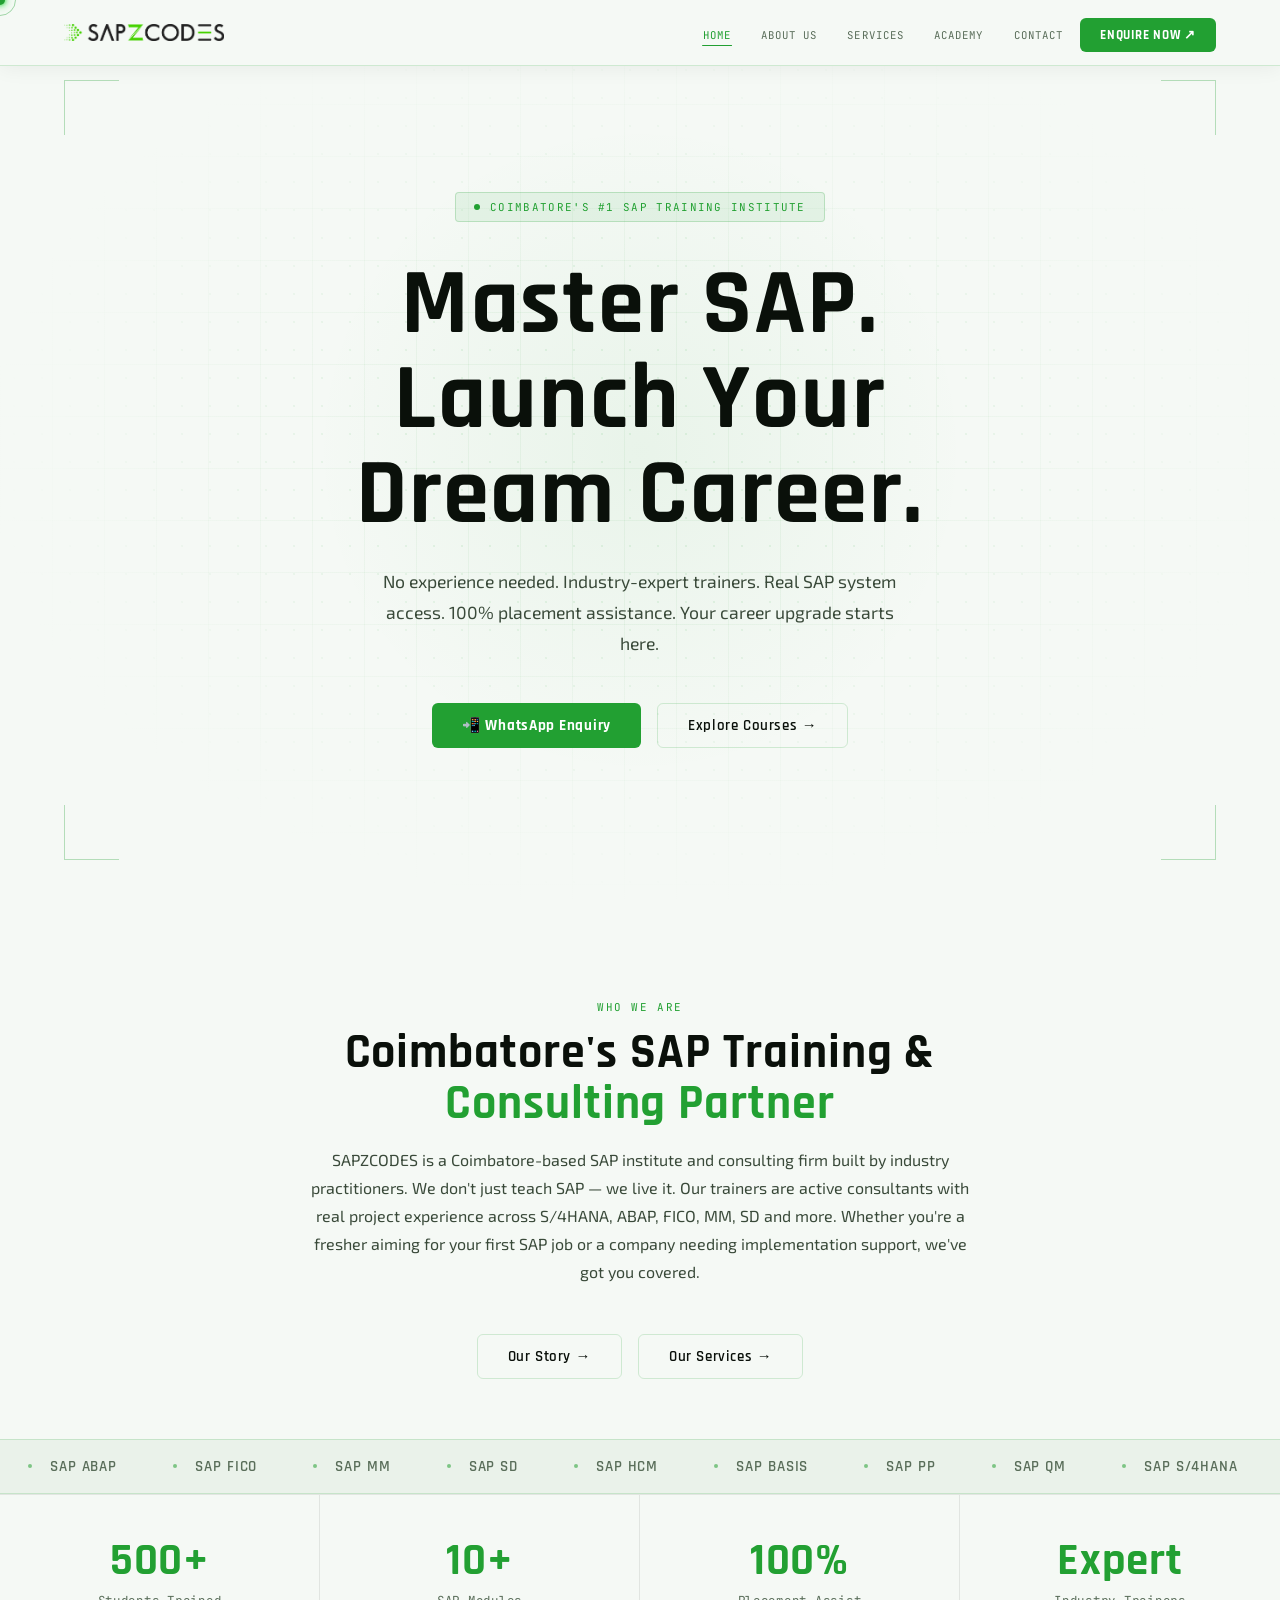
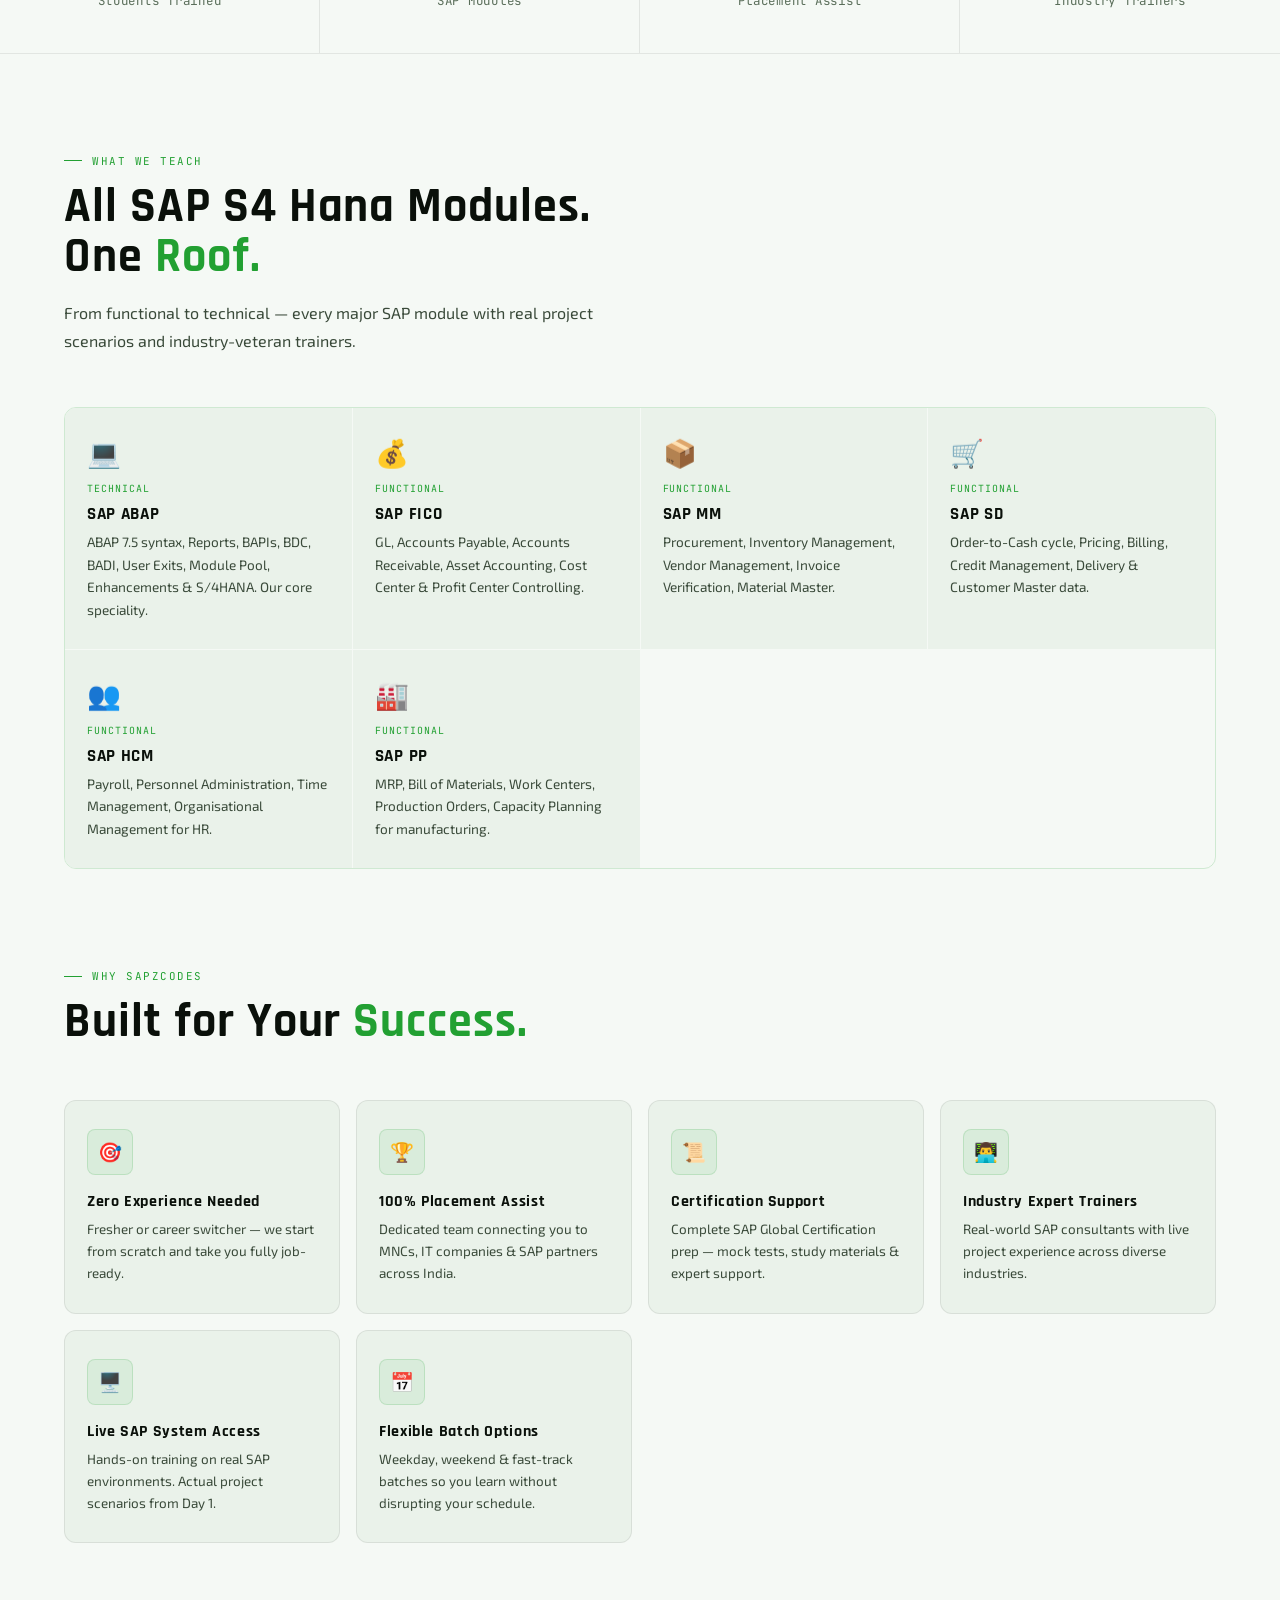
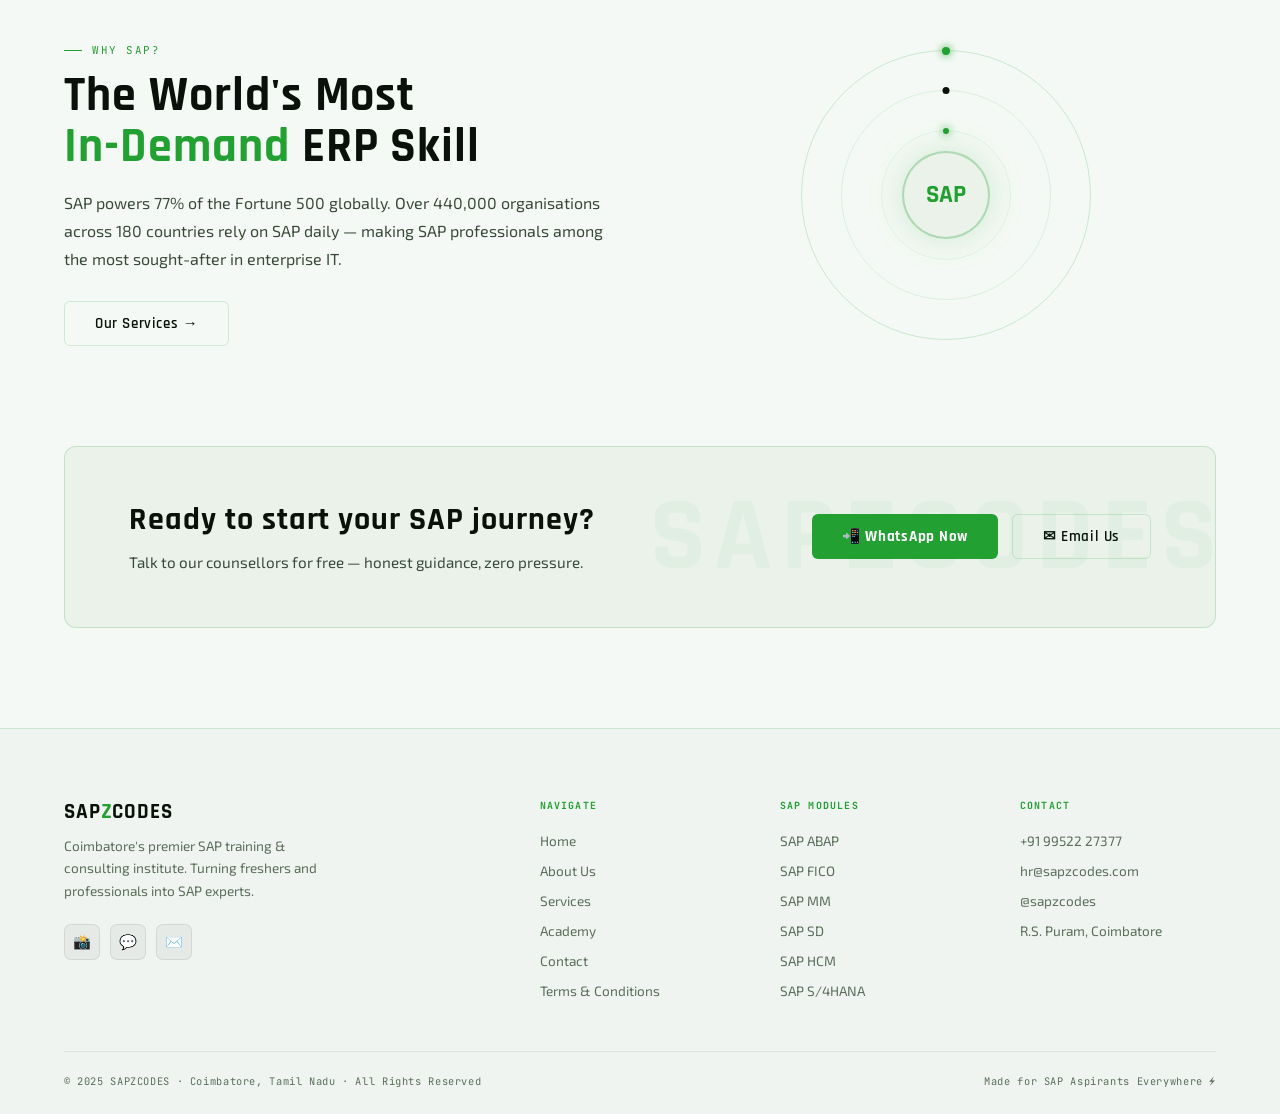
==== index.html @ f9296cc2 "Update index.html" ====
<!DOCTYPE html>
<html lang="en">
<head>
<meta charset="UTF-8">
<meta name="viewport" content="width=device-width, initial-scale=1.0">
<title>SAPZCODES – SAP Training & Consulting | Coimbatore</title>
<meta name="description" content="Coimbatore's leading SAP training institute and consulting firm. SAP ABAP, FICO, MM, SD, HCM, BASIS, S/4HANA — 100% placement assistance."/>
<link rel="icon" href="favicon.png" type="image/png">
<link rel="preconnect" href="https://fonts.googleapis.com">
<link rel="preconnect" href="https://fonts.gstatic.com" crossorigin>
<link href="https://fonts.googleapis.com/css2?family=Rajdhani:wght@400;500;600;700&family=Exo+2:opsz,wght@14..32,300;14..32,400;14..32,500;14..32,600;14..32,700;14..32,800&family=JetBrains+Mono:wght@300;400;500&display=swap" rel="stylesheet">
<link rel="stylesheet" href="style.css">
</head>
<body>

<div id="cur"></div>
<div id="ring"></div>

<!-- NAV -->
<nav id="nv">
  <a class="logo" href="index">
    <img src="logoforblack.png" alt="SAPZCODES">
  </a>
  <div class="nav-right">
    <ul class="nl">
      <li><a href="index">Home</a></li>
      <li><a href="about">About Us</a></li>
      <li><a href="services">Services</a></li>
      <li><a href="academy">Academy</a></li>
      <li><a href="contact">Contact</a></li>
      <li><a href="https://wa.me/919952227377" target="_blank" class="cta">Enquire Now ↗</a></li>
    </ul>
    <button class="hb" id="hb" onclick="togM()"><span></span><span></span><span></span></button>
  </div>
</nav>

<!-- MOBILE MENU -->
<div class="mm" id="mob">
  <a href="index">Home</a>
  <a href="about">About Us</a>
  <a href="services">Services</a>
  <a href="academy">Academy</a>
  <a href="contact">Contact</a>
  <a href="https://wa.me/919952227377" target="_blank">📲 WhatsApp Us</a>
</div>

<!-- HERO -->
<section class="hero">
  <div class="hgrid"></div>
  <div class="dots"></div>
  <div class="hrad"></div>
  <div class="corner tl"></div><div class="corner tr"></div>
  <div class="corner bl_"></div><div class="corner br_"></div>
  <div class="hc">
    <div class="chip"><span class="cdot"></span>Coimbatore's #1 SAP Training Institute</div>
    <h1 class="ht">Master SAP.<br><span class="g">Launch</span> Your<br><span class="sk">Dream Career.</span></h1>
    <p class="hsub">No experience needed. Industry-expert trainers. Real SAP system access. 100% placement assistance. Your career upgrade starts here.</p>
    <div class="hbtns">
      <a href="https://wa.me/919952227377" target="_blank" class="bg">📲 WhatsApp Enquiry</a>
      <a href="academy" class="bo">Explore Courses →</a>
    </div>
  </div>
</section>

<!-- INTRO SECTION -->
<section class="sec" style="text-align:center;padding-bottom:0">
  <div class="tag c fu">Who We Are</div>
  <h2 class="h1 fu" style="text-align:center">Coimbatore's SAP Training &<br><span class="g">Consulting Partner</span></h2>
  <p class="sub fu" style="margin:0 auto 48px;text-align:center;max-width:680px">
    SAPZCODES is a Coimbatore-based SAP institute and consulting firm built by industry practitioners.
    We don't just teach SAP — we live it. Our trainers are active consultants with real project experience
    across S/4HANA, ABAP, FICO, MM, SD and more. Whether you're a fresher aiming for your first SAP job
    or a company needing implementation support, we've got you covered.
  </p>
  <div style="display:flex;gap:16px;justify-content:center;flex-wrap:wrap" class="fu">
    <a href="about" class="bo">Our Story →</a>
    <a href="services" class="bo">Our Services →</a>
  </div>
</section>

<!-- MARQUEE -->
<div class="mq-wrap" style="margin-top:60px">
  <div class="mq-tr">
    <span class="mq-i"><span class="md"></span>SAP ABAP</span>
    <span class="mq-i"><span class="md"></span>SAP FICO</span>
    <span class="mq-i"><span class="md"></span>SAP MM</span>
    <span class="mq-i"><span class="md"></span>SAP SD</span>
    <span class="mq-i"><span class="md"></span>SAP HCM</span>
    <span class="mq-i"><span class="md"></span>SAP BASIS</span>
    <span class="mq-i"><span class="md"></span>SAP PP</span>
    <span class="mq-i"><span class="md"></span>SAP QM</span>
    <span class="mq-i"><span class="md"></span>SAP S/4HANA</span>
    <span class="mq-i"><span class="md"></span>100% Placement</span>
    <span class="mq-i"><span class="md"></span>Certification Support</span>
    <span class="mq-i"><span class="md"></span>SAP ABAP</span>
    <span class="mq-i"><span class="md"></span>SAP FICO</span>
    <span class="mq-i"><span class="md"></span>SAP MM</span>
    <span class="mq-i"><span class="md"></span>SAP SD</span>
    <span class="mq-i"><span class="md"></span>SAP HCM</span>
    <span class="mq-i"><span class="md"></span>SAP BASIS</span>
    <span class="mq-i"><span class="md"></span>SAP PP</span>
    <span class="mq-i"><span class="md"></span>SAP QM</span>
    <span class="mq-i"><span class="md"></span>SAP S/4HANA</span>
    <span class="mq-i"><span class="md"></span>100% Placement</span>
    <span class="mq-i"><span class="md"></span>Certification Support</span>
  </div>
</div>

<!-- STATS -->
<div class="stats">
  <div class="sb fu"><div class="sn">500+</div><div class="sl">Students Trained</div></div>
  <div class="sb fu"><div class="sn">10+</div><div class="sl">SAP Modules</div></div>
  <div class="sb fu"><div class="sn">100%</div><div class="sl">Placement Assist</div></div>
  <div class="sb fu"><div class="sn">Expert</div><div class="sl">Industry Trainers</div></div>
</div>

<!-- MODULES -->
<section class="sec fu">
  <div class="tag">What We Teach</div>
  <h2 class="h1">All SAP S4 Hana Modules.<br>One <span class="g">Roof.</span></h2>
  <p class="sub">From functional to technical — every major SAP module with real project scenarios and industry-veteran trainers.</p>
  <div class="mg">
    <div class="mc fu"><div class="mi">💻</div><div class="mt_">Technical</div><div class="mn">SAP ABAP</div><div class="md2">ABAP 7.5 syntax, Reports, BAPIs, BDC, BADI, User Exits, Module Pool, Enhancements & S/4HANA. Our core speciality.</div></div>
    <div class="mc fu"><div class="mi">💰</div><div class="mt_">Functional</div><div class="mn">SAP FICO</div><div class="md2">GL, Accounts Payable, Accounts Receivable, Asset Accounting, Cost Center & Profit Center Controlling.</div></div>
    <div class="mc fu"><div class="mi">📦</div><div class="mt_">Functional</div><div class="mn">SAP MM</div><div class="md2">Procurement, Inventory Management, Vendor Management, Invoice Verification, Material Master.</div></div>
    <div class="mc fu"><div class="mi">🛒</div><div class="mt_">Functional</div><div class="mn">SAP SD</div><div class="md2">Order-to-Cash cycle, Pricing, Billing, Credit Management, Delivery & Customer Master data.</div></div>
    <div class="mc fu"><div class="mi">👥</div><div class="mt_">Functional</div><div class="mn">SAP HCM</div><div class="md2">Payroll, Personnel Administration, Time Management, Organisational Management for HR.</div></div>
    <div class="mc fu"><div class="mi">🏭</div><div class="mt_">Functional</div><div class="mn">SAP PP</div><div class="md2">MRP, Bill of Materials, Work Centers, Production Orders, Capacity Planning for manufacturing.</div></div>
  </div>
</section>

<!-- WHY US -->
<section class="sec t0">
  <div class="tag">Why SAPZCODES</div>
  <h2 class="h1">Built for Your <span class="g">Success.</span></h2>
  <div class="fg">
    <div class="fc_ fu"><div class="fi">🎯</div><div class="ft_">Zero Experience Needed</div><div class="fd">Fresher or career switcher — we start from scratch and take you fully job-ready.</div></div>
    <div class="fc_ fu"><div class="fi">🏆</div><div class="ft_">100% Placement Assist</div><div class="fd">Dedicated team connecting you to MNCs, IT companies & SAP partners across India.</div></div>
    <div class="fc_ fu"><div class="fi">📜</div><div class="ft_">Certification Support</div><div class="fd">Complete SAP Global Certification prep — mock tests, study materials & expert support.</div></div>
    <div class="fc_ fu"><div class="fi">👨‍💻</div><div class="ft_">Industry Expert Trainers</div><div class="fd">Real-world SAP consultants with live project experience across diverse industries.</div></div>
    <div class="fc_ fu"><div class="fi">🖥️</div><div class="ft_">Live SAP System Access</div><div class="fd">Hands-on training on real SAP environments. Actual project scenarios from Day 1.</div></div>
    <div class="fc_ fu"><div class="fi">📅</div><div class="ft_">Flexible Batch Options</div><div class="fd">Weekday, weekend & fast-track batches so you learn without disrupting your schedule.</div></div>
  </div>
</section>

<!-- WHY SAP -->
<section class="sec t0">
  <div style="display:grid;grid-template-columns:1fr 1fr;gap:72px;align-items:center">
    <div class="fu">
      <div class="tag">Why SAP?</div>
      <h2 class="h1">The World's Most<br><span class="g">In-Demand</span> ERP Skill</h2>
      <p class="sub" style="margin-bottom:28px">SAP powers 77% of the Fortune 500 globally. Over 440,000 organisations across 180 countries rely on SAP daily — making SAP professionals among the most sought-after in enterprise IT.</p>
      <a href="services" class="bo">Our Services →</a>
    </div>
    <div class="orbit-wrap fu">
      <div class="orb">
        <div class="or_"><div class="od"></div></div>
        <div class="or_"><div class="od"></div></div>
        <div class="or_"><div class="od"></div></div>
        <div class="oc">SAP</div>
      </div>
    </div>
  </div>
</section>

<!-- CTA -->
<div class="cta-b fu">
  <div>
    <div class="ct">Ready to start your SAP journey?</div>
    <p class="cs">Talk to our counsellors for free — honest guidance, zero pressure.</p>
  </div>
  <div class="cbs">
    <a href="https://wa.me/919952227377" target="_blank" class="bg">📲 WhatsApp Now</a>
    <a href="mailto:hr@sapzcodes.com" class="bo">✉ Email Us</a>
  </div>
</div>

<!-- FOOTER -->
<footer>
  <div class="ft">
    <div>
      <div class="fbl">SAP<span class="z">Z</span>CODES</div>
      <p class="ftag">Coimbatore's premier SAP training & consulting institute. Turning freshers and professionals into SAP experts.</p>
      <div class="sr_">
        <a href="https://instagram.com/sapzcodes" target="_blank" class="sb_">📸</a>
        <a href="https://wa.me/919952227377" target="_blank" class="sb_">💬</a>
        <a href="mailto:hr@sapzcodes.com" class="sb_">✉️</a>
      </div>
    </div>
    <div class="fco"><h4>Navigate</h4><ul>
      <li><a href="index">Home</a></li>
      <li><a href="about">About Us</a></li>
      <li><a href="services">Services</a></li>
      <li><a href="academy">Academy</a></li>
      <li><a href="contact">Contact</a></li>
      <li><a href="terms">Terms &amp; Conditions</a></li>
    </ul></div>
    <div class="fco"><h4>SAP Modules</h4><ul>
      <li><a href="academy">SAP ABAP</a></li>
      <li><a href="academy">SAP FICO</a></li>
      <li><a href="academy">SAP MM</a></li>
      <li><a href="academy">SAP SD</a></li>
      <li><a href="academy">SAP HCM</a></li>
      <li><a href="academy">SAP S/4HANA</a></li>
    </ul></div>
    <div class="fco"><h4>Contact</h4><ul>
      <li><a href="tel:+919952227377">+91 99522 27377</a></li>
      <li><a href="mailto:hr@sapzcodes.com">hr@sapzcodes.com</a></li>
      <li><a href="https://instagram.com/sapzcodes" target="_blank">@sapzcodes</a></li>
      <li><a href="contact">R.S. Puram, Coimbatore</a></li>
    </ul></div>
  </div>
  <div class="fb">
    <div class="fc-copy">© 2025 SAPZCODES · Coimbatore, Tamil Nadu · All Rights Reserved</div>
    <div class="fc-copy">Made for SAP Aspirants Everywhere ⚡</div>
  </div>
</footer>

<script src="main.js"></script>
</body>
</html>
---- style.css ----
/* ============================================================
   SAPZCODES — style.css  (light theme only)
   ============================================================ */

*, *::before, *::after { margin:0; padding:0; box-sizing:border-box }

:root {
  --bg:    #f5f9f5;
  --s1:    #eaf2ea;
  --s2:    #ddeedd;
  --black: #f0f4f0;
  --g:     #22a032;
  --glt:   #3ddc50;
  --text:  #0a100a;
  --gr:    #3a4a3a;
  --mu:    #5a6e5a;
  --bd:    rgba(34,160,50,.18);
  --bd2:   rgba(0,0,0,.08);
  --r:     12px;
  --glow:  0 0 36px rgba(34,160,50,.18);
  --glow-s:0 0 18px rgba(34,160,50,.12);
  --fh:    'Rajdhani', sans-serif;
  --fb:    'Exo 2', sans-serif;
  --fm:    'JetBrains Mono', monospace;
  --nav-bg:rgba(245,249,245,.88);
  --shadow:0 2px 20px rgba(0,0,0,.06);
}

html { scroll-behavior:smooth; overflow-x:hidden }

body {
  background:var(--bg);
  color:var(--text);
  font-family:var(--fb);
  overflow-x:hidden;
  cursor:none;
}

/* ── CURSOR ── */
#cur {
  width:10px; height:10px;
  background:var(--g);
  border-radius:50%;
  position:fixed; top:0; left:0;
  pointer-events:none; z-index:99999;
  transform:translate(-50%,-50%);
  box-shadow:0 0 10px var(--glt),0 0 4px var(--glt);
  transition:width .15s,height .15s;
}
#ring {
  width:32px; height:32px;
  border:1.5px solid rgba(34,160,50,.4);
  border-radius:50%;
  position:fixed; top:0; left:0;
  pointer-events:none; z-index:99998;
  transform:translate(-50%,-50%);
}
body.hov #cur { width:18px; height:18px }

/* ── DOT MATRIX ── */
.dots {
  position:absolute; inset:0;
  overflow:hidden; pointer-events:none; z-index:0;
}
.dots::before {
  content:'';
  position:absolute; inset:0;
  background-image:radial-gradient(circle,rgba(34,160,50,.09) 1px,transparent 1px);
  background-size:28px 28px;
  animation:dp 35s linear infinite;
}
.dots::after {
  content:'';
  position:absolute; inset:0;
  background:radial-gradient(ellipse at 50% 50%,transparent 25%,var(--bg) 72%);
}
@keyframes dp { from{background-position:0 0} to{background-position:28px 28px} }

/* ── NAV ── */
nav {
  position:fixed; top:0; left:0; right:0; z-index:9000;
  height:66px; padding:0 5%;
  display:flex; align-items:center; justify-content:space-between;
  background:var(--nav-bg);
  backdrop-filter:blur(18px);
  border-bottom:1px solid var(--bd);
  transition:all .3s;
  box-shadow:var(--shadow);
}
nav.sc { height:56px; background:rgba(245,249,245,.97) }

.logo { display:flex; align-items:center; gap:10px; text-decoration:none; cursor:none }
.logo img { height:36px; width:auto; max-width:160px; object-fit:contain; display:block }
.logo-t { display:none }

.nav-right { display:flex; align-items:center; gap:8px }

.nl { display:flex; align-items:center; gap:4px; list-style:none }
.nl a {
  font-family:var(--fm); font-size:.67rem;
  text-transform:uppercase; letter-spacing:.1em;
  color:var(--mu); text-decoration:none;
  padding:8px 13px; border-radius:6px;
  transition:color .2s; cursor:none; position:relative;
}
.nl a::after {
  content:''; position:absolute;
  bottom:4px; left:50%; transform:translateX(-50%);
  width:0; height:1.5px; background:var(--g);
  border-radius:2px; transition:width .25s;
}
.nl a:hover, .nl a.on { color:var(--g) }
.nl a:hover::after, .nl a.on::after { width:55% }

.nl .cta {
  background:var(--g) !important; color:#fff !important;
  font-family:var(--fh) !important; font-weight:700 !important;
  font-size:.8rem !important; letter-spacing:.06em !important;
  padding:9px 20px !important; border-radius:6px !important;
  transition:all .2s !important;
}
.nl .cta:hover { background:#1a8028 !important; box-shadow:var(--glow-s) !important }
.nl .cta::after { display:none !important }

/* ── HAMBURGER ── */
.hb {
  display:none; flex-direction:column; gap:5px;
  cursor:none; background:none; border:none; padding:8px;
}
.hb span { width:25px; height:1.5px; background:var(--text); border-radius:2px; transition:all .3s }
.hb.op span:nth-child(1) { transform:rotate(45deg) translate(4.5px,4.5px) }
.hb.op span:nth-child(2) { opacity:0 }
.hb.op span:nth-child(3) { transform:rotate(-45deg) translate(4.5px,-4.5px) }

/* ── MOBILE MENU ── */
.mm {
  display:none; position:fixed; inset:0;
  background:rgba(245,249,245,.98);
  z-index:8999;
  flex-direction:column; align-items:center; justify-content:center;
  gap:32px; backdrop-filter:blur(20px);
}
.mm.op { display:flex }
.mm a {
  font-family:var(--fh); font-size:2rem; font-weight:700;
  letter-spacing:.05em; color:var(--text);
  text-decoration:none; cursor:none; transition:color .2s;
}
.mm a:hover { color:var(--g) }

/* ── BUTTONS ── */
.bg {
  display:inline-flex; align-items:center; gap:8px;
  background:var(--g); color:#fff;
  font-family:var(--fh); font-weight:700;
  font-size:.93rem; letter-spacing:.05em;
  padding:12px 30px; border-radius:6px;
  text-decoration:none; cursor:none; border:none;
  transition:all .25s; position:relative; overflow:hidden;
}
.bg::before {
  content:''; position:absolute; inset:0;
  background:rgba(255,255,255,.15);
  transform:translateX(-101%); transition:transform .3s;
}
.bg:hover::before { transform:translateX(0) }
.bg:hover { box-shadow:var(--glow); transform:translateY(-2px) }

.bo {
  display:inline-flex; align-items:center; gap:8px;
  border:1.5px solid var(--bd); color:var(--text);
  font-family:var(--fh); font-weight:600;
  font-size:.93rem; letter-spacing:.04em;
  padding:12px 30px; border-radius:6px;
  text-decoration:none; cursor:none; background:transparent;
  transition:all .25s;
}
.bo:hover { border-color:var(--g); color:var(--g); background:rgba(34,160,50,.05); transform:translateY(-2px) }

/* ── UTILS ── */
.tag {
  font-family:var(--fm); font-size:.68rem;
  text-transform:uppercase; letter-spacing:.14em;
  color:var(--g); margin-bottom:14px;
  display:flex; align-items:center; gap:10px;
}
.tag::before { content:''; width:18px; height:1px; background:var(--g); display:inline-block }
.tag.c { justify-content:center }
.tag.c::before { display:none }

.h1 {
  font-family:var(--fh); font-weight:700;
  font-size:clamp(1.9rem,4vw,3rem);
  line-height:1.06; letter-spacing:.02em;
  color:var(--text); margin-bottom:16px;
}
.h1 .g  { color:var(--g) }
.h1 .sk { -webkit-text-stroke:1.5px var(--g); color:transparent }

.sub { color:var(--gr); font-size:1rem; line-height:1.75; max-width:560px }

.sec { padding:100px 5% }
.sec.t0 { padding-top:0 }

/* ── SCROLL REVEAL ── */
.fu { opacity:0; transform:translateY(26px); transition:opacity .65s ease,transform .65s ease }
.fu.vis { opacity:1; transform:translateY(0) }

/* ── MARQUEE ── */
.mq-wrap {
  overflow:hidden;
  border-top:1px solid var(--bd); border-bottom:1px solid var(--bd);
  background:var(--s1); padding:17px 0;
}
.mq-tr { display:flex; animation:mq 28s linear infinite; white-space:nowrap }
.mq-tr:hover { animation-play-state:paused }
.mq-i {
  display:inline-flex; align-items:center; gap:18px;
  padding:0 28px; font-family:var(--fh); font-weight:600;
  font-size:.93rem; letter-spacing:.06em;
  color:var(--mu); text-transform:uppercase;
  transition:color .2s; cursor:default;
}
.mq-i:hover { color:var(--g) }
.md { width:4px; height:4px; background:var(--g); border-radius:50%; opacity:.55; flex-shrink:0 }
@keyframes mq { from{transform:translateX(0)} to{transform:translateX(-50%)} }

/* ── STATS ── */
.stats {
  display:grid; grid-template-columns:repeat(4,1fr);
  border-top:1px solid var(--bd2); border-bottom:1px solid var(--bd2);
}
.sb {
  padding:44px 16px; text-align:center;
  border-right:1px solid var(--bd2);
  position:relative; overflow:hidden; transition:background .3s;
}
.sb:last-child { border-right:none }
.sb:hover { background:rgba(34,160,50,.04) }
.sb::after {
  content:''; position:absolute; bottom:0; left:0; right:0;
  height:2px; background:var(--g);
  transform:scaleX(0); transition:transform .3s; transform-origin:left;
}
.sb:hover::after { transform:scaleX(1) }
.sn { font-family:var(--fh); font-size:clamp(2rem,4vw,2.8rem); font-weight:700; color:var(--g); line-height:1; letter-spacing:.02em }
.sl { font-size:.78rem; color:var(--mu); margin-top:8px; font-family:var(--fm); letter-spacing:.06em }

/* ── MODULE CARDS ── */
.mg {
  display:grid; grid-template-columns:repeat(auto-fill,minmax(268px,1fr));
  gap:1px; margin-top:52px;
  border:1px solid var(--bd); border-radius:var(--r); overflow:hidden;
}
.mc {
  background:var(--s1); padding:28px 22px;
  transition:all .3s; cursor:none;
  position:relative; overflow:hidden;
}
.mc::before {
  content:''; position:absolute; top:0; left:0; right:0;
  height:1.5px; background:var(--g);
  transform:scaleX(0); transition:transform .3s; transform-origin:left;
}
.mc:hover { background:var(--s2) }
.mc:hover::before { transform:scaleX(1) }
.mi { font-size:1.7rem; margin-bottom:12px }
.mn { font-family:var(--fh); font-size:1.08rem; font-weight:700; letter-spacing:.04em; color:var(--text); margin-bottom:6px }
.mt_ { font-family:var(--fm); font-size:.62rem; text-transform:uppercase; letter-spacing:.1em; color:var(--g); margin-bottom:8px }
.md2 { font-size:.85rem; color:var(--gr); line-height:1.65 }

/* ── FEATURE CARDS ── */
.fg { display:grid; grid-template-columns:repeat(auto-fill,minmax(240px,1fr)); gap:16px; margin-top:52px }
.fc_ {
  background:var(--s1); border:1px solid var(--bd2);
  border-radius:var(--r); padding:28px 22px;
  transition:all .3s; cursor:none;
  position:relative; overflow:hidden;
}
.fc_::after {
  content:''; position:absolute; left:0; top:0; bottom:0;
  width:2px; background:var(--g);
  transform:scaleY(0); transition:transform .3s;
}
.fc_:hover { border-color:rgba(34,160,50,.2); transform:translateY(-3px); box-shadow:var(--glow-s) }
.fc_:hover::after { transform:scaleY(1) }
.fi {
  width:46px; height:46px; border-radius:8px;
  background:rgba(34,160,50,.08); border:1px solid rgba(34,160,50,.16);
  display:flex; align-items:center; justify-content:center;
  font-size:1.2rem; margin-bottom:16px;
}
.ft_ { font-family:var(--fh); font-size:.98rem; font-weight:700; letter-spacing:.04em; color:var(--text); margin-bottom:7px }
.fd  { font-size:.84rem; color:var(--gr); line-height:1.65 }

/* ── CTA BANNER ── */
.cta-b {
  margin:0 5% 100px;
  background:var(--s1); border:1px solid rgba(34,160,50,.2);
  border-radius:var(--r); padding:52px 5%;
  display:flex; align-items:center; justify-content:space-between;
  flex-wrap:wrap; gap:28px;
  position:relative; overflow:hidden;
}
.cta-b::before {
  content:'SAPZCODES'; position:absolute; right:-10px; top:50%;
  transform:translateY(-50%);
  font-family:var(--fh); font-size:6.5rem; font-weight:700;
  color:rgba(34,160,50,.04); letter-spacing:.08em;
  pointer-events:none; white-space:nowrap;
}
.ct  { font-family:var(--fh); font-size:clamp(1.4rem,3vw,2rem); font-weight:700; letter-spacing:.03em; color:var(--text); margin-bottom:10px }
.cs  { color:var(--gr); font-size:.95rem; line-height:1.65; max-width:500px }
.cbs { display:flex; gap:14px; flex-wrap:wrap }

/* ── ORBIT ── */
.orbit-wrap { display:flex; justify-content:center }
.orb { width:290px; height:290px; position:relative }
.or_ { position:absolute; border-radius:50%; border:1px solid rgba(34,160,50,.2); animation:os 18s linear infinite }
.or_:nth-child(1) { inset:0 }
.or_:nth-child(2) { inset:40px; animation-duration:12s; animation-direction:reverse; border-color:rgba(34,160,50,.12) }
.or_:nth-child(3) { inset:80px; animation-duration:8s; border-color:rgba(34,160,50,.08) }
@keyframes os { from{transform:rotate(0deg)} to{transform:rotate(360deg)} }
.od { position:absolute; width:8px; height:8px; border-radius:50%; background:var(--g); top:-4px; left:50%; transform:translateX(-50%); box-shadow:0 0 8px var(--g) }
.or_:nth-child(2) .od { background:var(--text); width:7px; height:7px; top:-3.5px; box-shadow:none }
.or_:nth-child(3) .od { width:6px; height:6px; top:-3px }
.oc {
  position:absolute; top:50%; left:50%; transform:translate(-50%,-50%);
  width:88px; height:88px; border-radius:50%;
  background:var(--s1); border:2px solid rgba(34,160,50,.3);
  display:flex; align-items:center; justify-content:center;
  font-family:var(--fh); font-size:1.55rem; font-weight:700; color:var(--g);
  box-shadow:var(--glow);
}

/* ── SAP INFO CARDS ── */
.sic-g {
  display:grid; grid-template-columns:repeat(3,1fr);
  gap:1px; border:1px solid var(--bd); border-radius:var(--r);
  overflow:hidden; margin:0 5% 80px;
}
.sic { background:var(--s1); padding:34px 26px; cursor:none; transition:background .3s }
.sic:hover { background:var(--s2) }
.sic-n { font-family:var(--fm); font-size:.62rem; color:var(--g); letter-spacing:.1em; text-transform:uppercase; margin-bottom:10px }
.sic-t { font-family:var(--fh); font-size:1.12rem; font-weight:700; letter-spacing:.03em; color:var(--text); margin-bottom:12px }
.sic-d { font-size:.87rem; color:var(--gr); line-height:1.7 }

/* ── FACT PILLS ── */
.fp-g { padding:0 5% 100px; display:grid; grid-template-columns:repeat(auto-fill,minmax(275px,1fr)); gap:14px }
.fp {
  display:flex; align-items:center; gap:16px;
  background:var(--s1); border:1px solid var(--bd2);
  border-radius:10px; padding:20px 22px;
  cursor:none; transition:all .3s;
}
.fp:hover { border-color:rgba(34,160,50,.2); background:var(--s2) }
.fp-ic { font-size:1.35rem; flex-shrink:0 }
.fp-t strong { color:var(--text); display:block; font-family:var(--fh); font-size:.97rem; letter-spacing:.03em }
.fp-t { font-size:.86rem; color:var(--gr); line-height:1.55 }

/* ── CAREER PAGE ── */
.ch_ { padding:140px 5% 80px; position:relative; overflow:hidden; text-align:center }
.ch-bg { position:absolute; inset:0; background:radial-gradient(ellipse at 50% 0%,rgba(34,160,50,.06) 0%,transparent 65%); pointer-events:none }
.ch_ h1 { font-family:var(--fh); font-size:clamp(2.5rem,7vw,5rem); font-weight:700; letter-spacing:.02em; color:var(--text); position:relative; z-index:1; margin-bottom:20px }
.ch_ p { color:var(--gr); font-size:1.02rem; max-width:560px; margin:0 auto 40px; position:relative; z-index:1 }
.br-row { display:flex; flex-wrap:wrap; gap:10px; justify-content:center; position:relative; z-index:1 }
.badge_ { font-family:var(--fm); font-size:.65rem; text-transform:uppercase; letter-spacing:.1em; color:var(--g); background:rgba(34,160,50,.07); border:1px solid rgba(34,160,50,.18); border-radius:4px; padding:8px 15px }
.cspl { display:grid; grid-template-columns:1fr 1fr; gap:60px; padding:60px 5% 80px }
.rm-title { font-family:var(--fh); font-size:1.45rem; font-weight:700; letter-spacing:.04em; color:var(--text); margin-bottom:34px }
.rs { display:flex; gap:18px; position:relative; padding-bottom:30px }
.rs:last-child { padding-bottom:0 }
.rs::before { content:''; position:absolute; left:15px; top:34px; width:1px; height:calc(100% - 8px); background:var(--bd) }
.rs:last-child::before { display:none }
.rn { width:32px; height:32px; flex-shrink:0; border-radius:6px; background:rgba(34,160,50,.08); border:1px solid rgba(34,160,50,.2); display:flex; align-items:center; justify-content:center; font-family:var(--fm); font-size:.68rem; color:var(--g) }
.rb { padding-top:4px }
.rt { font-family:var(--fh); font-size:.98rem; font-weight:700; letter-spacing:.04em; color:var(--text); margin-bottom:6px }
.rx { font-size:.85rem; color:var(--gr); line-height:1.65 }
.sal-title { font-family:var(--fh); font-size:1.45rem; font-weight:700; letter-spacing:.04em; color:var(--text); margin-bottom:22px }
.stbl { border:1px solid var(--bd); border-radius:var(--r); overflow:hidden }
.sr { display:flex; align-items:center; justify-content:space-between; padding:17px 22px; border-bottom:1px solid var(--bd2); transition:background .2s; cursor:none }
.sr:last-child { border-bottom:none }
.sr:hover { background:rgba(34,160,50,.04) }
.sr-role { font-size:.89rem; color:var(--text); font-weight:500 }
.sr-exp { font-family:var(--fm); font-size:.62rem; color:var(--mu); margin-top:3px; letter-spacing:.05em }
.sr-pkg { font-family:var(--fm); font-size:.78rem; font-weight:500; color:var(--g); background:rgba(34,160,50,.08); border:1px solid rgba(34,160,50,.16); padding:6px 13px; border-radius:4px }
.pb { margin:0 5% 100px; background:var(--s1); border:1px solid var(--bd); border-radius:var(--r); padding:52px 5%; display:grid; grid-template-columns:1fr 1fr; gap:44px; align-items:center }
.pb-t { font-family:var(--fh); font-size:2rem; font-weight:700; letter-spacing:.03em; color:var(--text); margin-bottom:14px }
.pb-t .g { color:var(--g) }
.pb-s { color:var(--gr); line-height:1.75; margin-bottom:24px; font-size:.95rem }
.cl { list-style:none; display:flex; flex-direction:column; gap:13px }
.cl li { display:flex; align-items:flex-start; gap:12px; font-size:.87rem; color:var(--gr) }
.cl li::before { content:''; width:18px; height:18px; flex-shrink:0; border-radius:4px; background:rgba(34,160,50,.09); border:1px solid rgba(34,160,50,.2); background-image:url("data:image/svg+xml,%3Csvg xmlns='http://www.w3.org/2000/svg' width='10' height='8' viewBox='0 0 10 8'%3E%3Cpath d='M1 4l2.5 2.5L9 1' stroke='%2322a032' stroke-width='1.5' fill='none' stroke-linecap='round'/%3E%3C/svg%3E"); background-repeat:no-repeat; background-position:center }

/* ── CONTACT PAGE ── */
.conth { padding:140px 5% 60px; text-align:center }
.conth h1 { font-family:var(--fh); font-size:clamp(2.5rem,6vw,4rem); font-weight:700; letter-spacing:.03em; color:var(--text); margin-bottom:14px }
.conth h1 span { color:var(--g) }
.conth p { color:var(--gr); font-size:1rem }
.contl { display:grid; grid-template-columns:1fr 1fr; gap:36px; padding:44px 5% 100px }
.cg { display:flex; flex-direction:column; gap:13px }
.cc { display:flex; align-items:center; gap:18px; background:var(--s1); border:1px solid var(--bd2); border-radius:var(--r); padding:20px 22px; text-decoration:none; cursor:none; transition:all .3s }
.cc:hover { transform:translateY(-2px) }
.cc.wa:hover { border-color:#25d366; box-shadow:0 0 22px rgba(37,211,102,.12) }
.cc.ig:hover { border-color:#c13584; box-shadow:0 0 22px rgba(193,53,132,.1) }
.cc.em:hover { border-color:var(--g); box-shadow:var(--glow-s) }
.cic { width:48px; height:48px; border-radius:9px; flex-shrink:0; display:flex; align-items:center; justify-content:center; font-size:1.3rem }
.wa .cic { background:rgba(37,211,102,.08); border:1px solid rgba(37,211,102,.16) }
.ig .cic { background:rgba(193,53,132,.08); border:1px solid rgba(193,53,132,.16) }
.em .cic { background:rgba(34,160,50,.07); border:1px solid rgba(34,160,50,.14) }
.clbl { font-family:var(--fm); font-size:.62rem; text-transform:uppercase; letter-spacing:.1em; color:var(--mu); margin-bottom:4px }
.cval { font-family:var(--fh); font-size:1.05rem; font-weight:600; letter-spacing:.03em; color:var(--text) }
.car  { margin-left:auto; color:var(--mu); font-size:1rem }
.ic   { background:var(--s1); border:1px solid var(--bd2); border-radius:var(--r); padding:30px 26px; display:flex; flex-direction:column; gap:22px }
.ic h3 { font-family:var(--fh); font-size:1.15rem; font-weight:700; letter-spacing:.04em; color:var(--text) }
.ir   { display:flex; gap:13px; align-items:flex-start }
.iico { width:38px; height:38px; flex-shrink:0; border-radius:7px; background:rgba(34,160,50,.06); border:1px solid var(--bd); display:flex; align-items:center; justify-content:center; font-size:.95rem }
.ilbl { font-family:var(--fm); font-size:.6rem; text-transform:uppercase; letter-spacing:.1em; color:var(--mu); margin-bottom:4px }
.ival { font-size:.89rem; color:var(--gr); line-height:1.55 }
.ival a { color:var(--g); text-decoration:none; cursor:none }
.mapb { border-radius:8px; overflow:hidden; border:1px solid var(--bd); height:195px }
.mapb iframe { width:100%; height:100%; border:none; filter:grayscale(30%) brightness(1) }

/* ── TERMS PAGE ── */
.tw { padding:140px 5% 100px; max-width:880px }
.tw h1 { font-family:var(--fh); font-size:clamp(2rem,5vw,3.2rem); font-weight:700; letter-spacing:.03em; color:var(--text); margin-bottom:8px }
.tdate { font-family:var(--fm); font-size:.7rem; color:var(--mu); letter-spacing:.08em; margin-bottom:60px }
.ts { margin-bottom:44px }
.ts h2 { font-family:var(--fh); font-size:1.12rem; font-weight:700; letter-spacing:.04em; color:var(--g); margin-bottom:13px; display:flex; align-items:center; gap:12px }
.ts h2::before { content:''; width:14px; height:1.5px; background:var(--g); display:inline-block }
.ts p, .ts li { font-size:.88rem; color:var(--gr); line-height:1.85; margin-bottom:8px }
.ts ul { list-style:none; padding:0 }
.ts li { padding-left:16px; position:relative }
.ts li::before { content:'›'; position:absolute; left:0; color:var(--g) }

/* ── INNER HERO ── */
.ih { padding:140px 5% 80px; position:relative; overflow:hidden; max-width:1100px }
.ih h1 { font-family:var(--fh); font-size:clamp(2.5rem,6vw,4.5rem); font-weight:700; letter-spacing:.02em; color:var(--text); margin-bottom:20px }
.ih p  { color:var(--gr); font-size:1.02rem; line-height:1.75; max-width:640px }

/* ── HOME HERO ── */
.hero {
  min-height:100vh; display:flex; align-items:center; justify-content:center;
  padding:120px 5% 80px; position:relative; overflow:hidden;
}
.hgrid {
  position:absolute; inset:0;
  background-image:linear-gradient(rgba(34,160,50,.06) 1px,transparent 1px),linear-gradient(90deg,rgba(34,160,50,.06) 1px,transparent 1px);
  background-size:52px 52px; animation:gd 22s linear infinite;
}
@keyframes gd { from{background-position:0 0} to{background-position:52px 52px} }
.hrad {
  position:absolute; width:680px; height:680px;
  background:radial-gradient(circle,rgba(34,160,50,.06) 0%,transparent 68%);
  top:50%; left:50%; transform:translate(-50%,-50%);
  pointer-events:none; animation:br 7s ease-in-out infinite;
}
@keyframes br { 0%,100%{opacity:.7;transform:translate(-50%,-50%) scale(1)} 50%{opacity:1;transform:translate(-50%,-50%) scale(1.06)} }
.hc { position:relative; z-index:1; max-width:860px; text-align:center }
.chip {
  display:inline-flex; align-items:center; gap:10px;
  background:rgba(34,160,50,.08); border:1px solid rgba(34,160,50,.22);
  border-radius:4px; padding:7px 18px; margin-bottom:36px;
  font-family:var(--fm); font-size:.68rem;
  text-transform:uppercase; letter-spacing:.12em; color:var(--g);
  animation:fup .6s ease both;
}
.cdot { width:6px; height:6px; background:var(--g); border-radius:50%; animation:bl 1.4s infinite }
@keyframes bl  { 0%,100%{opacity:1} 50%{opacity:.15} }
@keyframes fup { from{opacity:0;transform:translateY(26px)} to{opacity:1;transform:translateY(0)} }
.ht   { font-family:var(--fh); font-weight:700; font-size:clamp(2.8rem,7.5vw,5.8rem); line-height:1.02; letter-spacing:.02em; color:var(--text); margin-bottom:24px; animation:fup .6s .1s ease both }
.hsub { font-size:1.1rem; color:var(--gr); line-height:1.75; max-width:540px; margin:0 auto 44px; animation:fup .6s .2s ease both }
.hbtns { display:flex; gap:16px; justify-content:center; flex-wrap:wrap; animation:fup .6s .3s ease both }
.corner { position:absolute; width:55px; height:55px; opacity:.3 }
.tl  { top:80px; left:5%;   border-top:1.5px solid var(--g); border-left:1.5px solid var(--g) }
.tr  { top:80px; right:5%;  border-top:1.5px solid var(--g); border-right:1.5px solid var(--g) }
.bl_ { bottom:40px; left:5%;  border-bottom:1.5px solid var(--g); border-left:1.5px solid var(--g) }
.br_ { bottom:40px; right:5%; border-bottom:1.5px solid var(--g); border-right:1.5px solid var(--g) }

/* ── FOOTER ── */
footer {
  background:var(--black);
  border-top:1px solid var(--bd);
  padding:70px 5% 26px;
}
.ft  { display:grid; grid-template-columns:2.2fr 1fr 1fr 1fr; gap:44px; margin-bottom:52px }
.fbl { font-family:var(--fh); font-size:1.3rem; font-weight:700; letter-spacing:.04em; color:var(--text); margin-bottom:10px }
.fbl .z { color:var(--g) }
.ftag { color:var(--mu); font-size:.85rem; line-height:1.65; max-width:270px; margin-bottom:22px }
.sr_  { display:flex; gap:10px }
.sb_  { width:36px; height:36px; border-radius:7px; background:rgba(0,0,0,.04); border:1px solid var(--bd2); display:flex; align-items:center; justify-content:center; font-size:.9rem; text-decoration:none; cursor:none; transition:all .2s }
.sb_:hover { border-color:var(--g); box-shadow:var(--glow-s) }
.fco h4 { font-family:var(--fm); font-size:.62rem; text-transform:uppercase; letter-spacing:.12em; color:var(--g); margin-bottom:18px }
.fco ul { list-style:none; display:flex; flex-direction:column; gap:11px }
.fco ul li a { font-size:.85rem; color:var(--mu); text-decoration:none; cursor:none; transition:color .2s }
.fco ul li a:hover { color:var(--text) }
.fb { border-top:1px solid var(--bd2); padding-top:22px; display:flex; justify-content:space-between; flex-wrap:wrap; gap:10px }
.fc-copy { font-family:var(--fm); font-size:.65rem; color:var(--mu); letter-spacing:.06em }

/* ── RESPONSIVE ── */
@media(max-width:960px) {
  .stats { grid-template-columns:repeat(2,1fr) }
  .sb:nth-child(2) { border-right:none }
  .sb:nth-child(3) { border-top:1px solid var(--bd2) }
  .sic-g { grid-template-columns:1fr }
  .cspl  { grid-template-columns:1fr; gap:48px }
  .pb    { grid-template-columns:1fr }
  .contl { grid-template-columns:1fr }
  .ft    { grid-template-columns:1fr 1fr; gap:30px }
  .sec   { padding:70px 5% }
  div[style*="grid-template-columns:1fr 1fr"] { grid-template-columns:1fr !important; gap:40px !important }
}
@media(max-width:700px) {
  .nl { display:none }
  .hb { display:flex }
  .mg { grid-template-columns:1fr }
  .fg { grid-template-columns:1fr 1fr }
  .ft { grid-template-columns:1fr }
  .fb { flex-direction:column; align-items:center; text-align:center }
  .cta-b { text-align:center; justify-content:center }
  .cbs { justify-content:center }
  .corner { display:none }
  .ih { max-width:100% }
}
@media(max-width:480px) {
  .fg   { grid-template-columns:1fr }
  .fp-g { grid-template-columns:1fr }
}
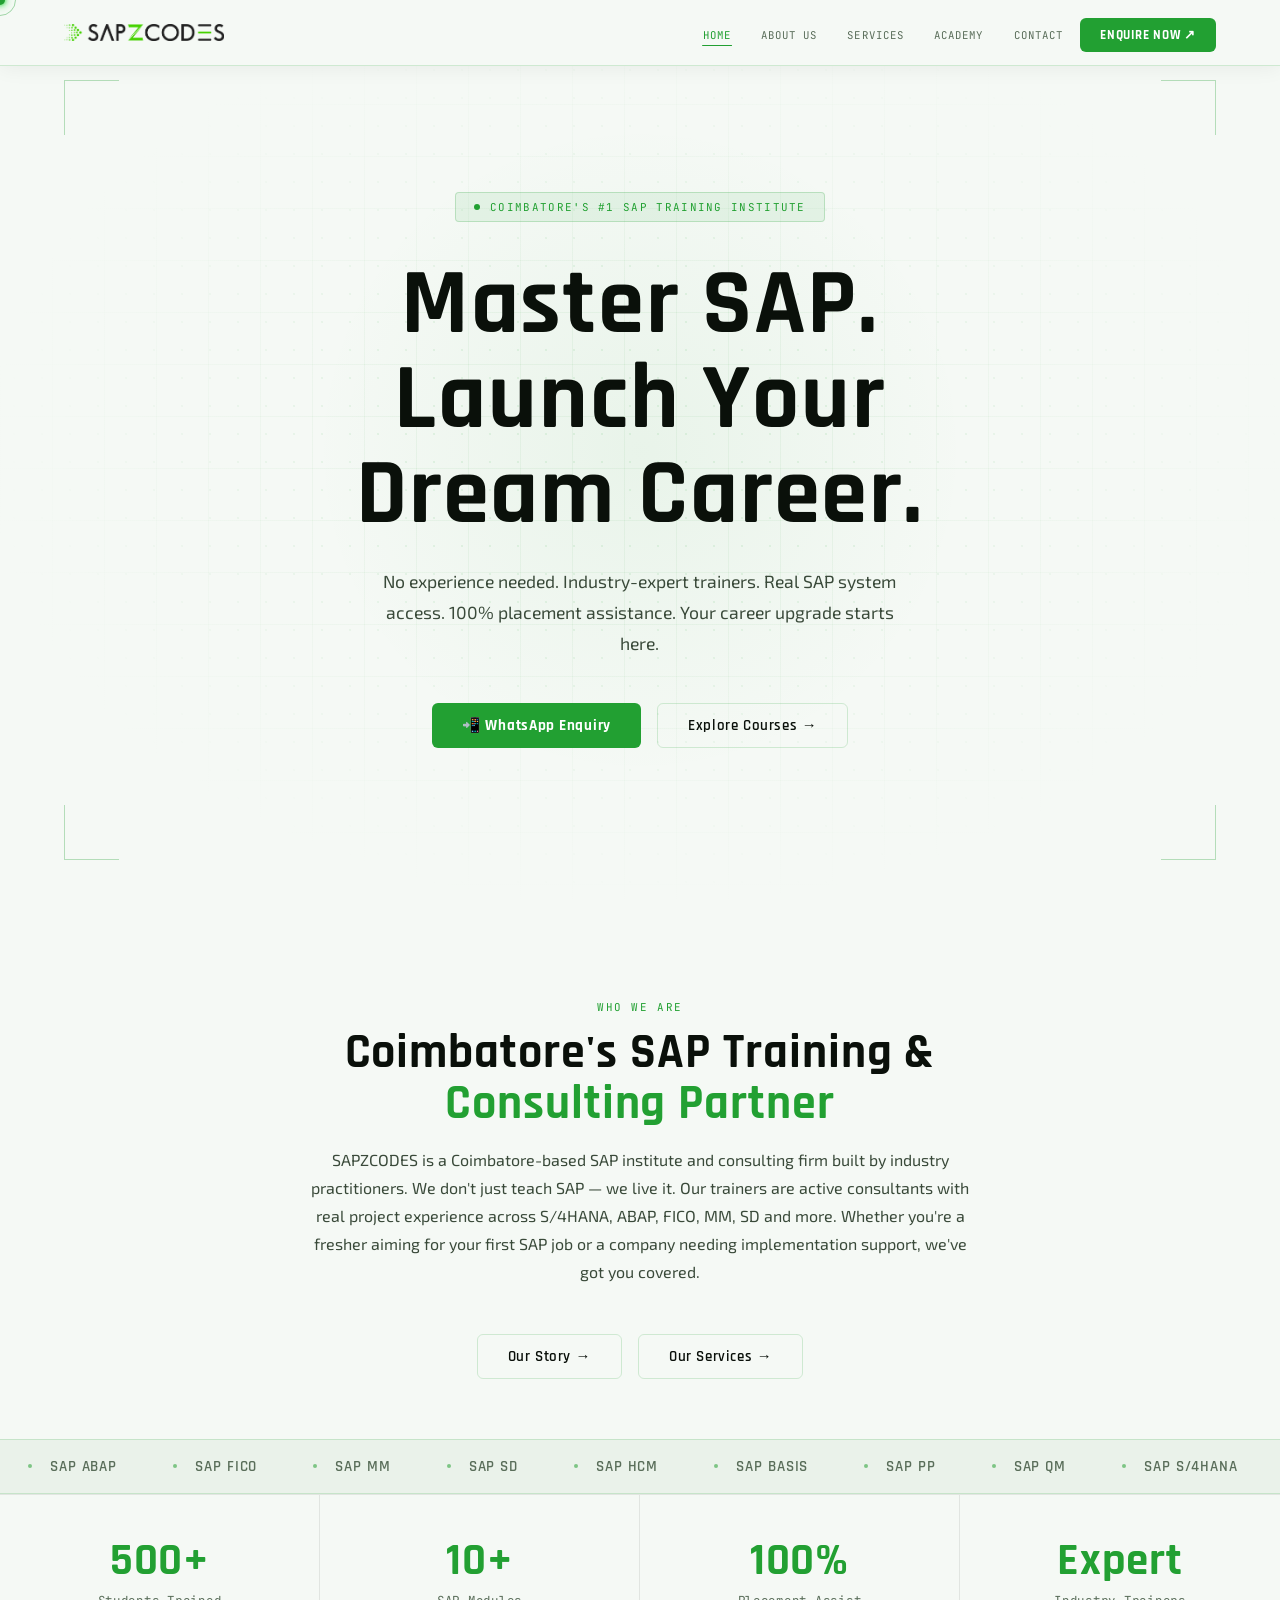
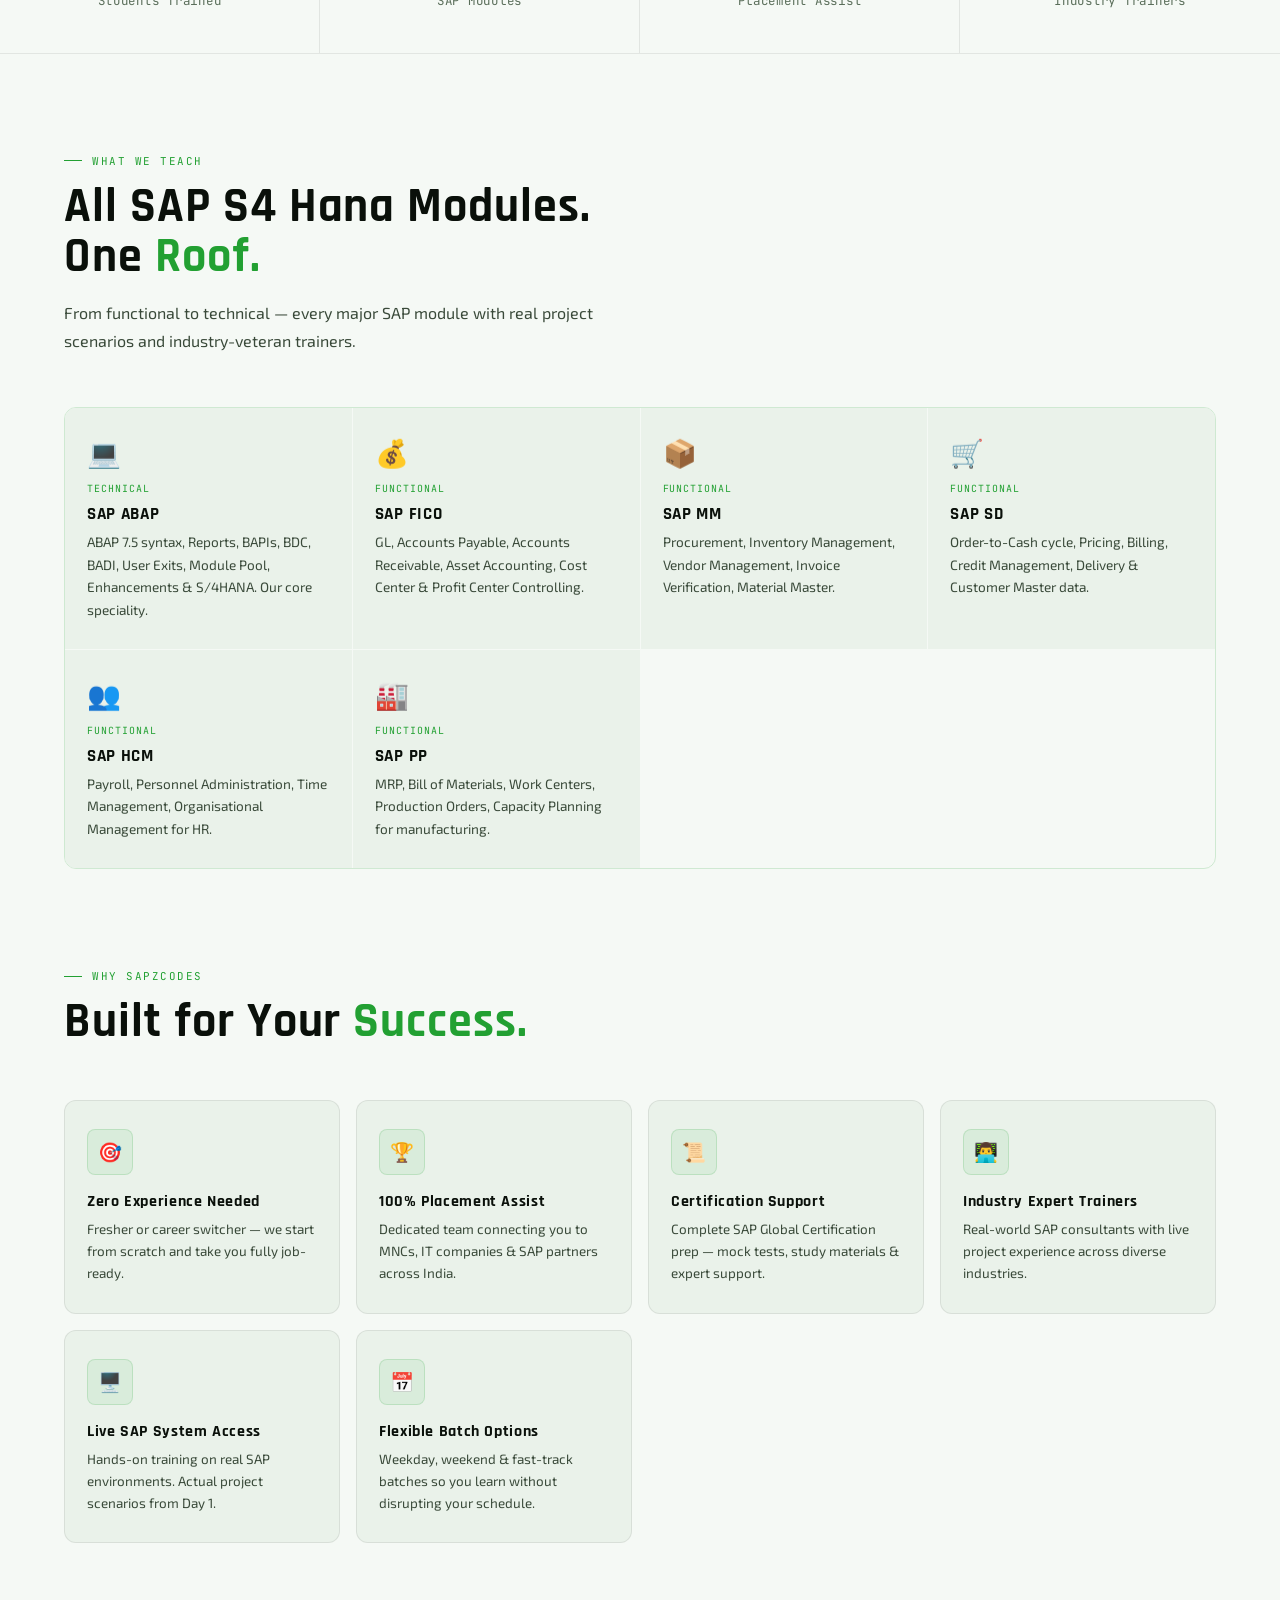
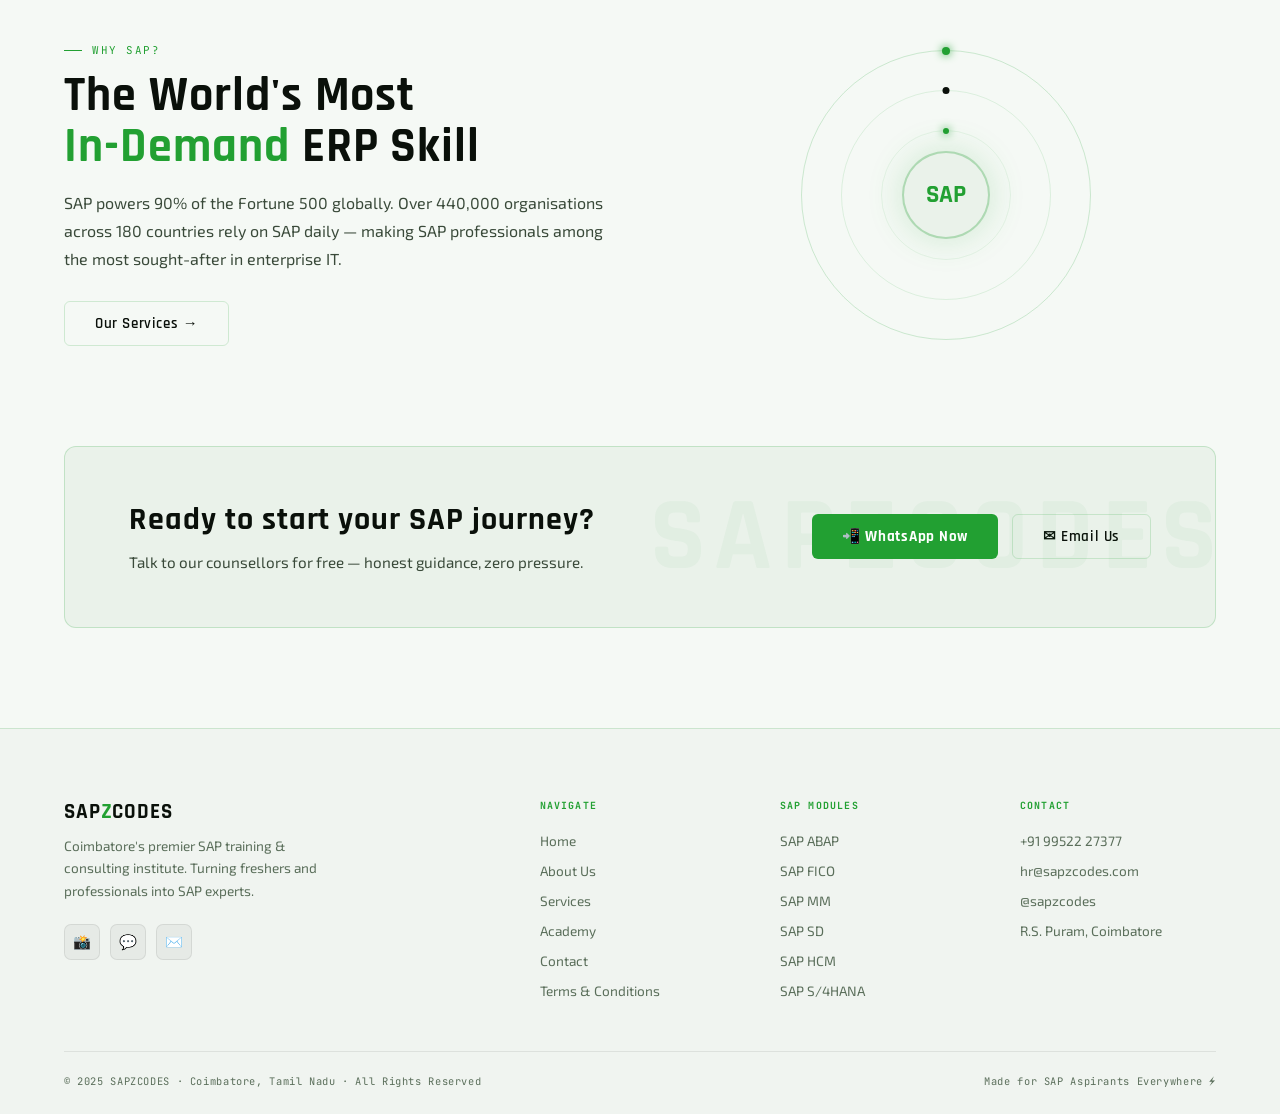
==== commit 3d2d630d: "Update index.html" ====
--- a/index.html
+++ b/index.html
@@ -149,7 +149,7 @@
     <div class="fu">
       <div class="tag">Why SAP?</div>
       <h2 class="h1">The World's Most<br><span class="g">In-Demand</span> ERP Skill</h2>
-      <p class="sub" style="margin-bottom:28px">SAP powers 77% of the Fortune 500 globally. Over 440,000 organisations across 180 countries rely on SAP daily — making SAP professionals among the most sought-after in enterprise IT.</p>
+      <p class="sub" style="margin-bottom:28px">SAP powers 90% of the Fortune 500 globally. Over 440,000 organisations across 180 countries rely on SAP daily — making SAP professionals among the most sought-after in enterprise IT.</p>
       <a href="services" class="bo">Our Services →</a>
     </div>
     <div class="orbit-wrap fu">
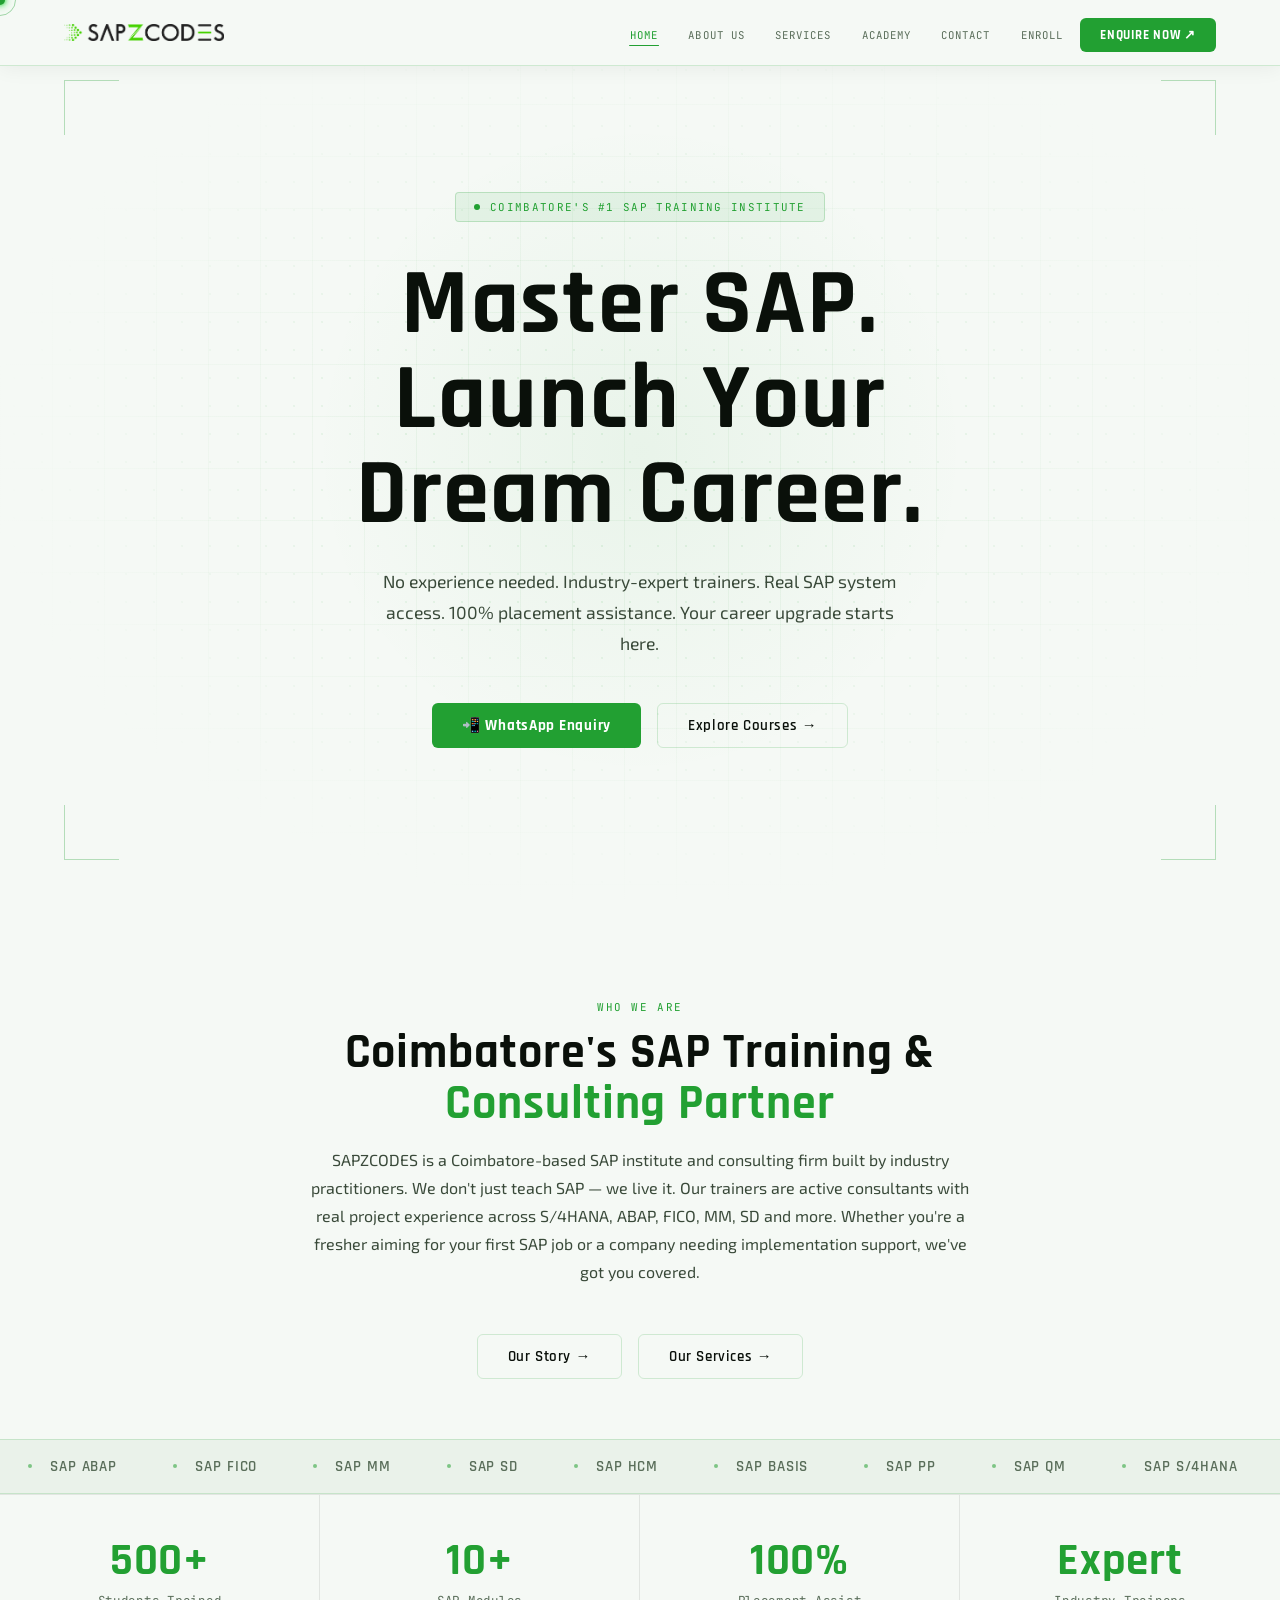
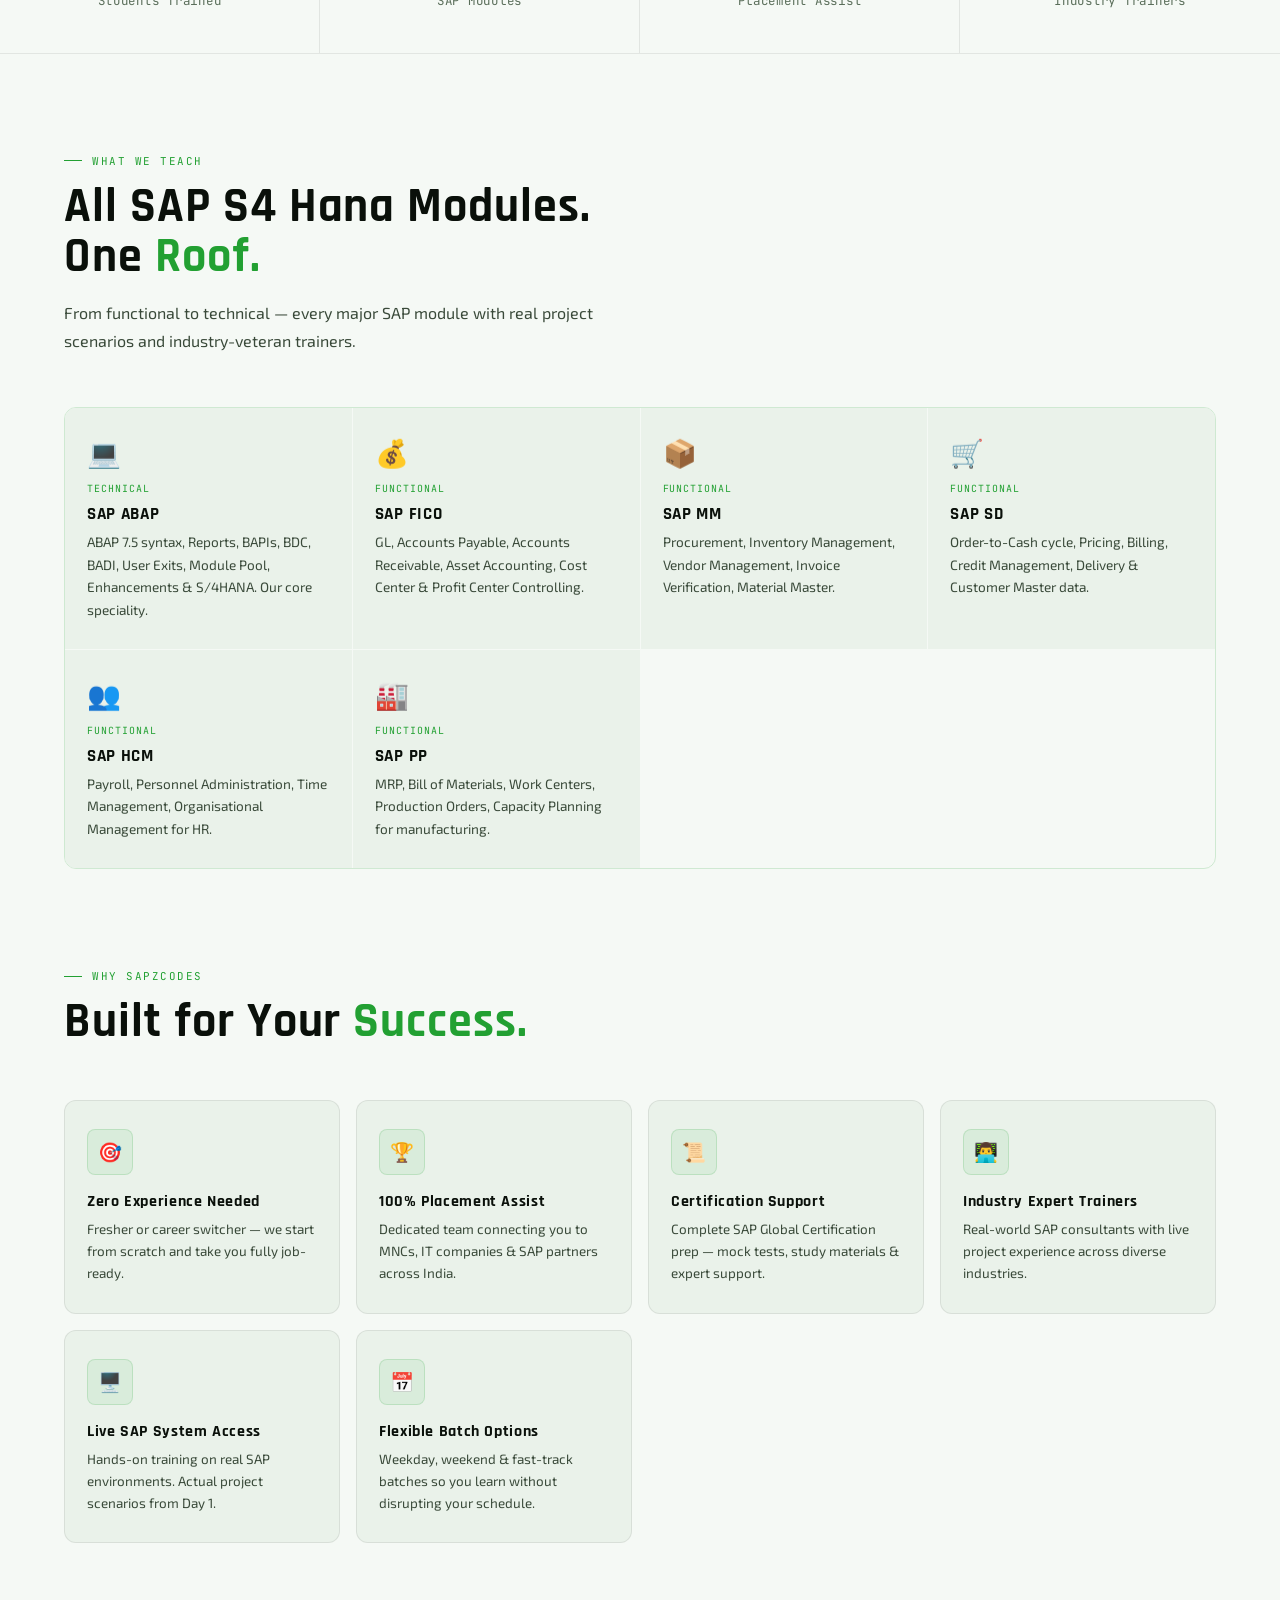
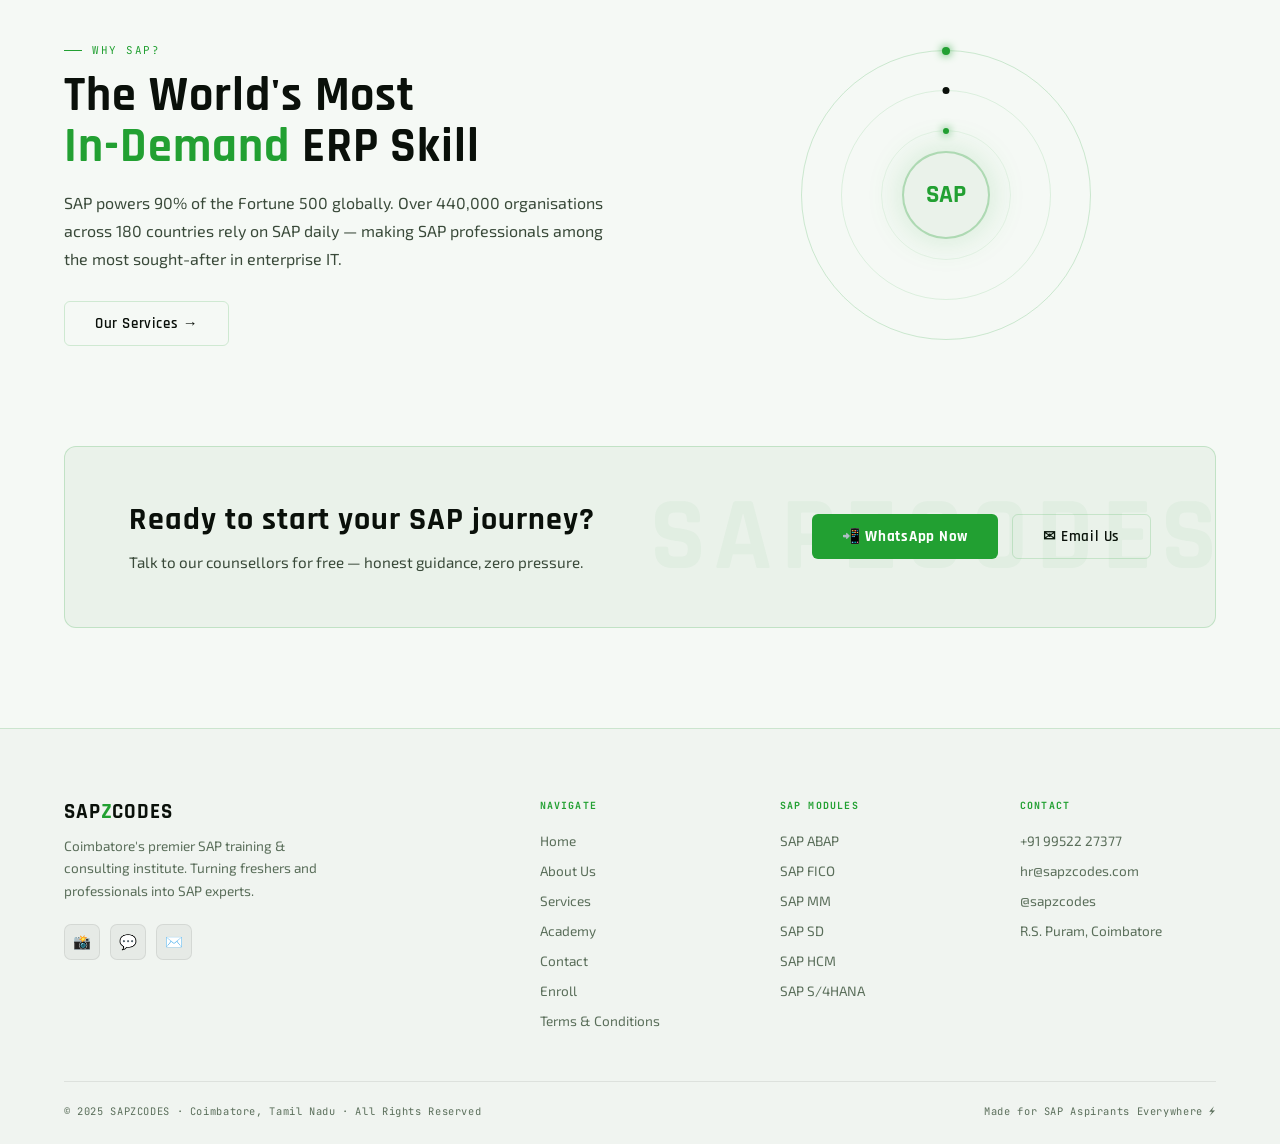
==== commit d18b3b0a: "Update index.html" ====
--- a/index.html
+++ b/index.html
@@ -28,6 +28,7 @@
       <li><a href="services">Services</a></li>
       <li><a href="academy">Academy</a></li>
       <li><a href="contact">Contact</a></li>
+      <li><a href="enroll">Enroll</a></li>
       <li><a href="https://wa.me/919952227377" target="_blank" class="cta">Enquire Now ↗</a></li>
     </ul>
     <button class="hb" id="hb" onclick="togM()"><span></span><span></span><span></span></button>
@@ -41,6 +42,7 @@
   <a href="services">Services</a>
   <a href="academy">Academy</a>
   <a href="contact">Contact</a>
+  <li><a href="enroll">Enroll</a></li>
   <a href="https://wa.me/919952227377" target="_blank">📲 WhatsApp Us</a>
 </div>
 
@@ -193,6 +195,7 @@
       <li><a href="services">Services</a></li>
       <li><a href="academy">Academy</a></li>
       <li><a href="contact">Contact</a></li>
+      <li><a href="enroll">Enroll</a></li>
       <li><a href="terms">Terms &amp; Conditions</a></li>
     </ul></div>
     <div class="fco"><h4>SAP Modules</h4><ul>
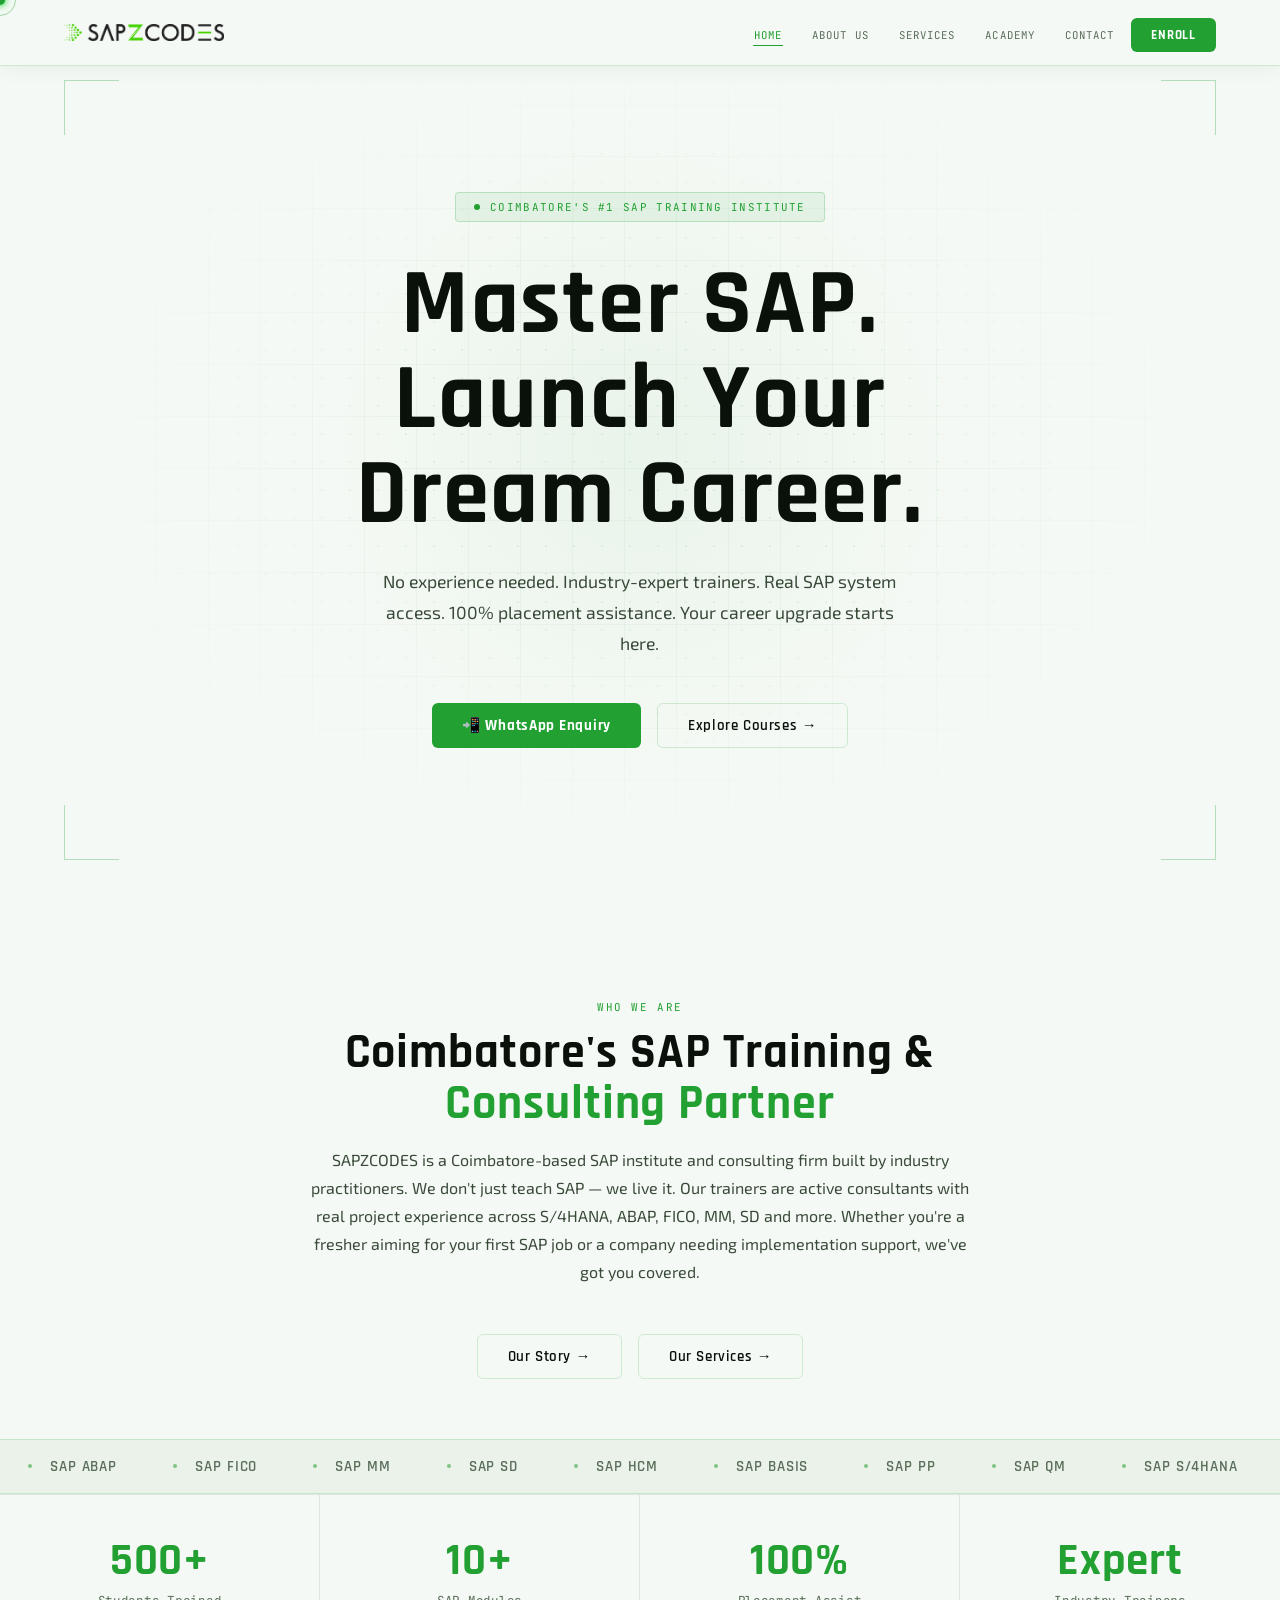
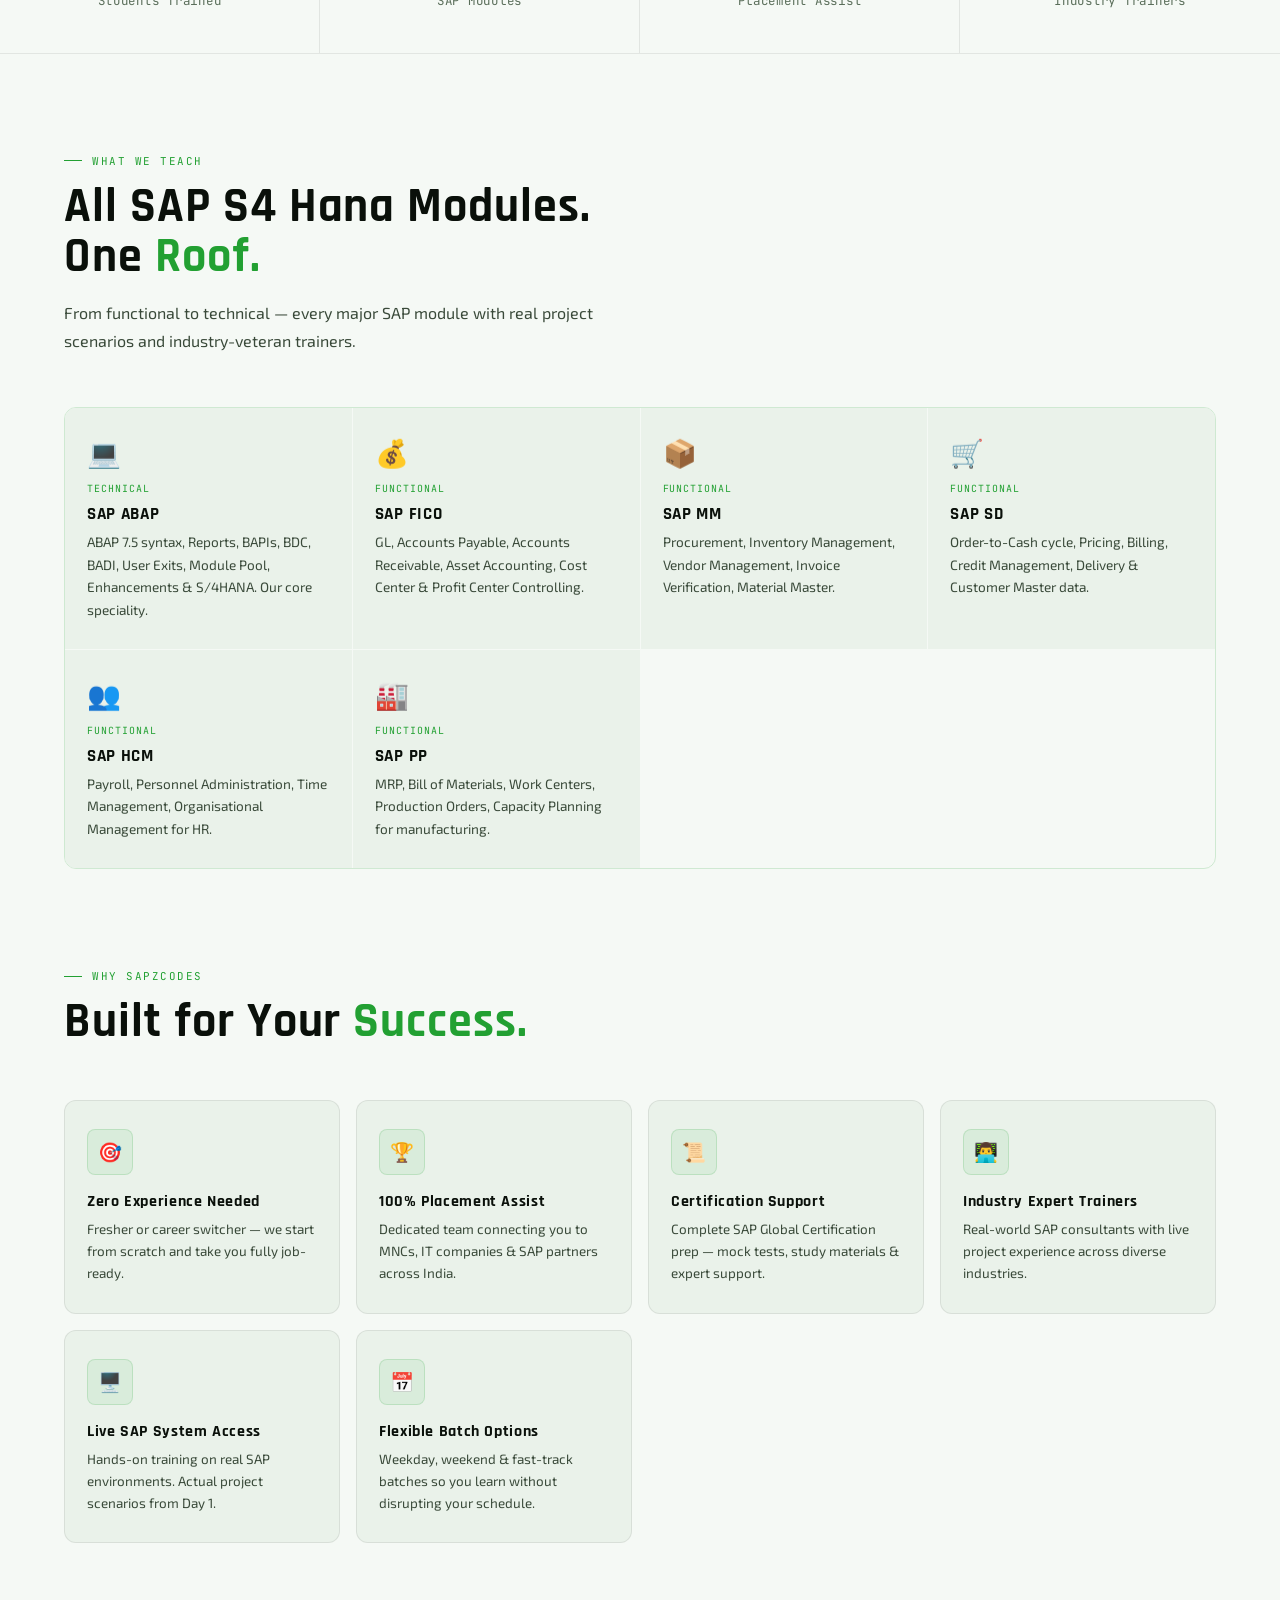
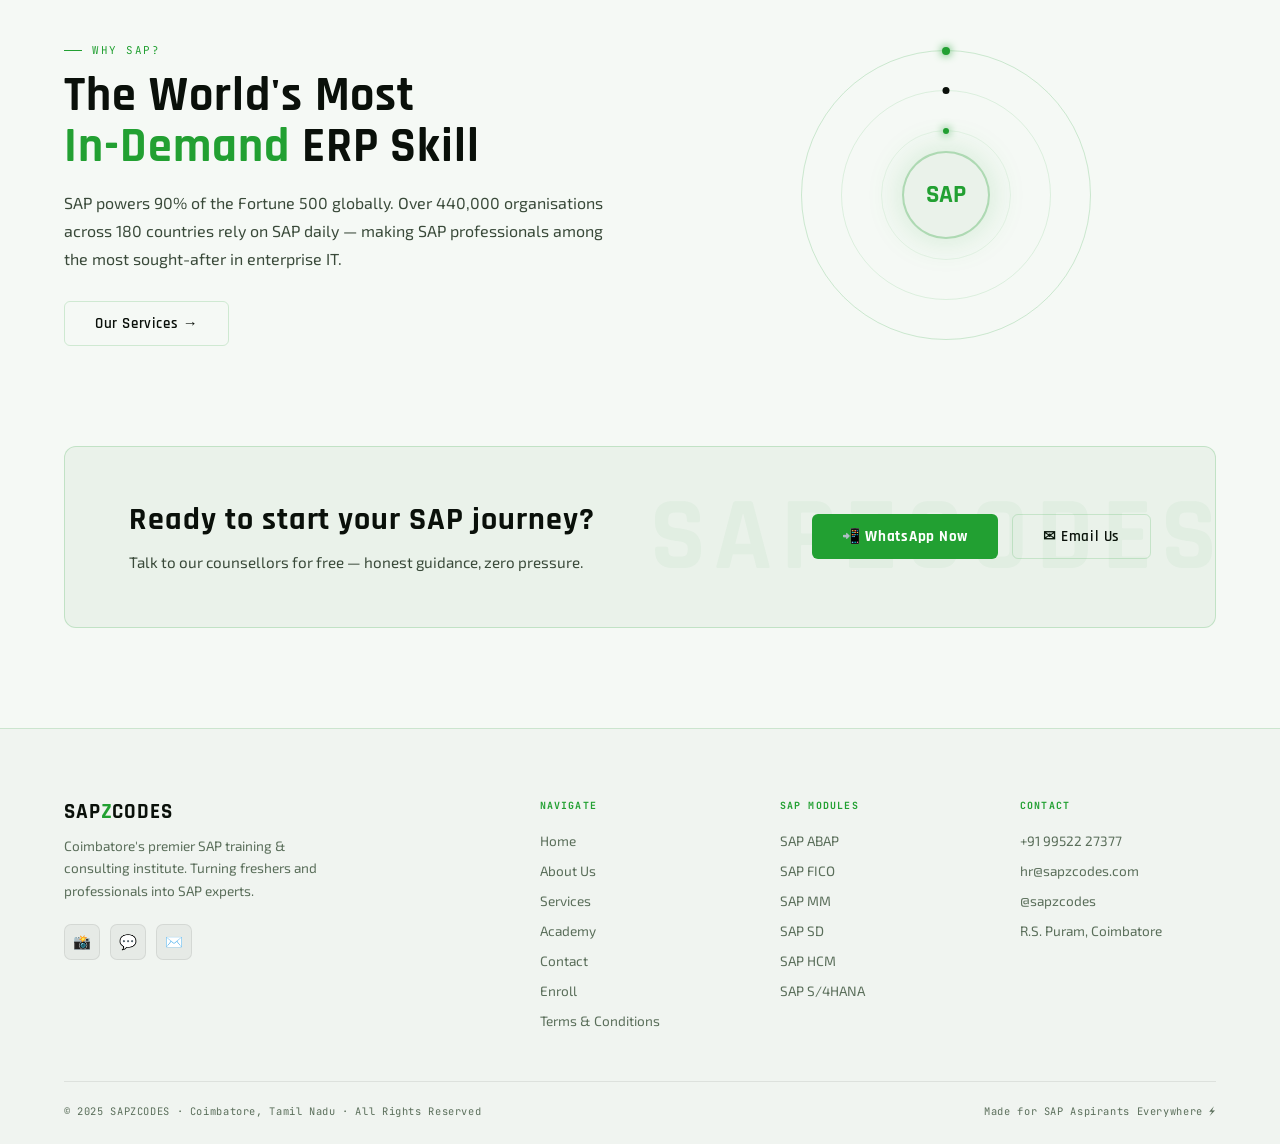
==== commit be05f8f8: "Update index.html" ====
--- a/index.html
+++ b/index.html
@@ -28,8 +28,7 @@
       <li><a href="services">Services</a></li>
       <li><a href="academy">Academy</a></li>
       <li><a href="contact">Contact</a></li>
-      <li><a href="enroll">Enroll</a></li>
-      <li><a href="https://wa.me/919952227377" target="_blank" class="cta">Enquire Now ↗</a></li>
+      <li><a href="enroll" target="_blank" class="cta">Enroll</a></li>
     </ul>
     <button class="hb" id="hb" onclick="togM()"><span></span><span></span><span></span></button>
   </div>
@@ -42,8 +41,7 @@
   <a href="services">Services</a>
   <a href="academy">Academy</a>
   <a href="contact">Contact</a>
-  <li><a href="enroll">Enroll</a></li>
-  <a href="https://wa.me/919952227377" target="_blank">📲 WhatsApp Us</a>
+  <a href="enroll" target="_blank" class="cta">Enroll</a>
 </div>
 
 <!-- HERO -->
@@ -195,7 +193,7 @@
       <li><a href="services">Services</a></li>
       <li><a href="academy">Academy</a></li>
       <li><a href="contact">Contact</a></li>
-      <li><a href="enroll">Enroll</a></li>
+      <li><a href="enroll" target="_blank" class="cta">Enroll</a></li>
       <li><a href="terms">Terms &amp; Conditions</a></li>
     </ul></div>
     <div class="fco"><h4>SAP Modules</h4><ul>
--- a/style.css
+++ b/style.css
@@ -525,3 +525,29 @@
   .fg   { grid-template-columns:1fr }
   .fp-g { grid-template-columns:1fr }
 }
+/* ── MOBILE TYPOGRAPHY ── */
+@media(max-width:700px) {
+  .ih h1 { font-size:clamp(2rem,9vw,3rem); line-height:1.1 }
+  .ih p  { font-size:.92rem; line-height:1.75 }
+  .sub   { font-size:.92rem }
+  .h1    { font-size:clamp(1.6rem,7vw,2.4rem) }
+  .tag   { font-size:.6rem; letter-spacing:.1em }
+  .chip  { font-size:.6rem; padding:6px 14px }
+  .ht    { font-size:clamp(2.2rem,10vw,3.5rem) }
+  .hsub  { font-size:.95rem }
+  .ft_   { font-size:.92rem }
+  .fd    { font-size:.82rem }
+  .mn    { font-size:1rem }
+  .md2   { font-size:.82rem }
+  .fcard { padding:28px 18px }
+  .perks { grid-template-columns:1fr 1fr }
+  .perk  { padding:12px 13px; font-size:.8rem }
+  .perk strong { font-size:.86rem }
+  .optg  { gap:8px }
+  .opt   { padding:9px 14px; font-size:.82rem }
+}
+
+@media(max-width:400px) {
+  .perks { grid-template-columns:1fr }
+  .fgrid2, .fgrid3 { grid-template-columns:1fr }
+}
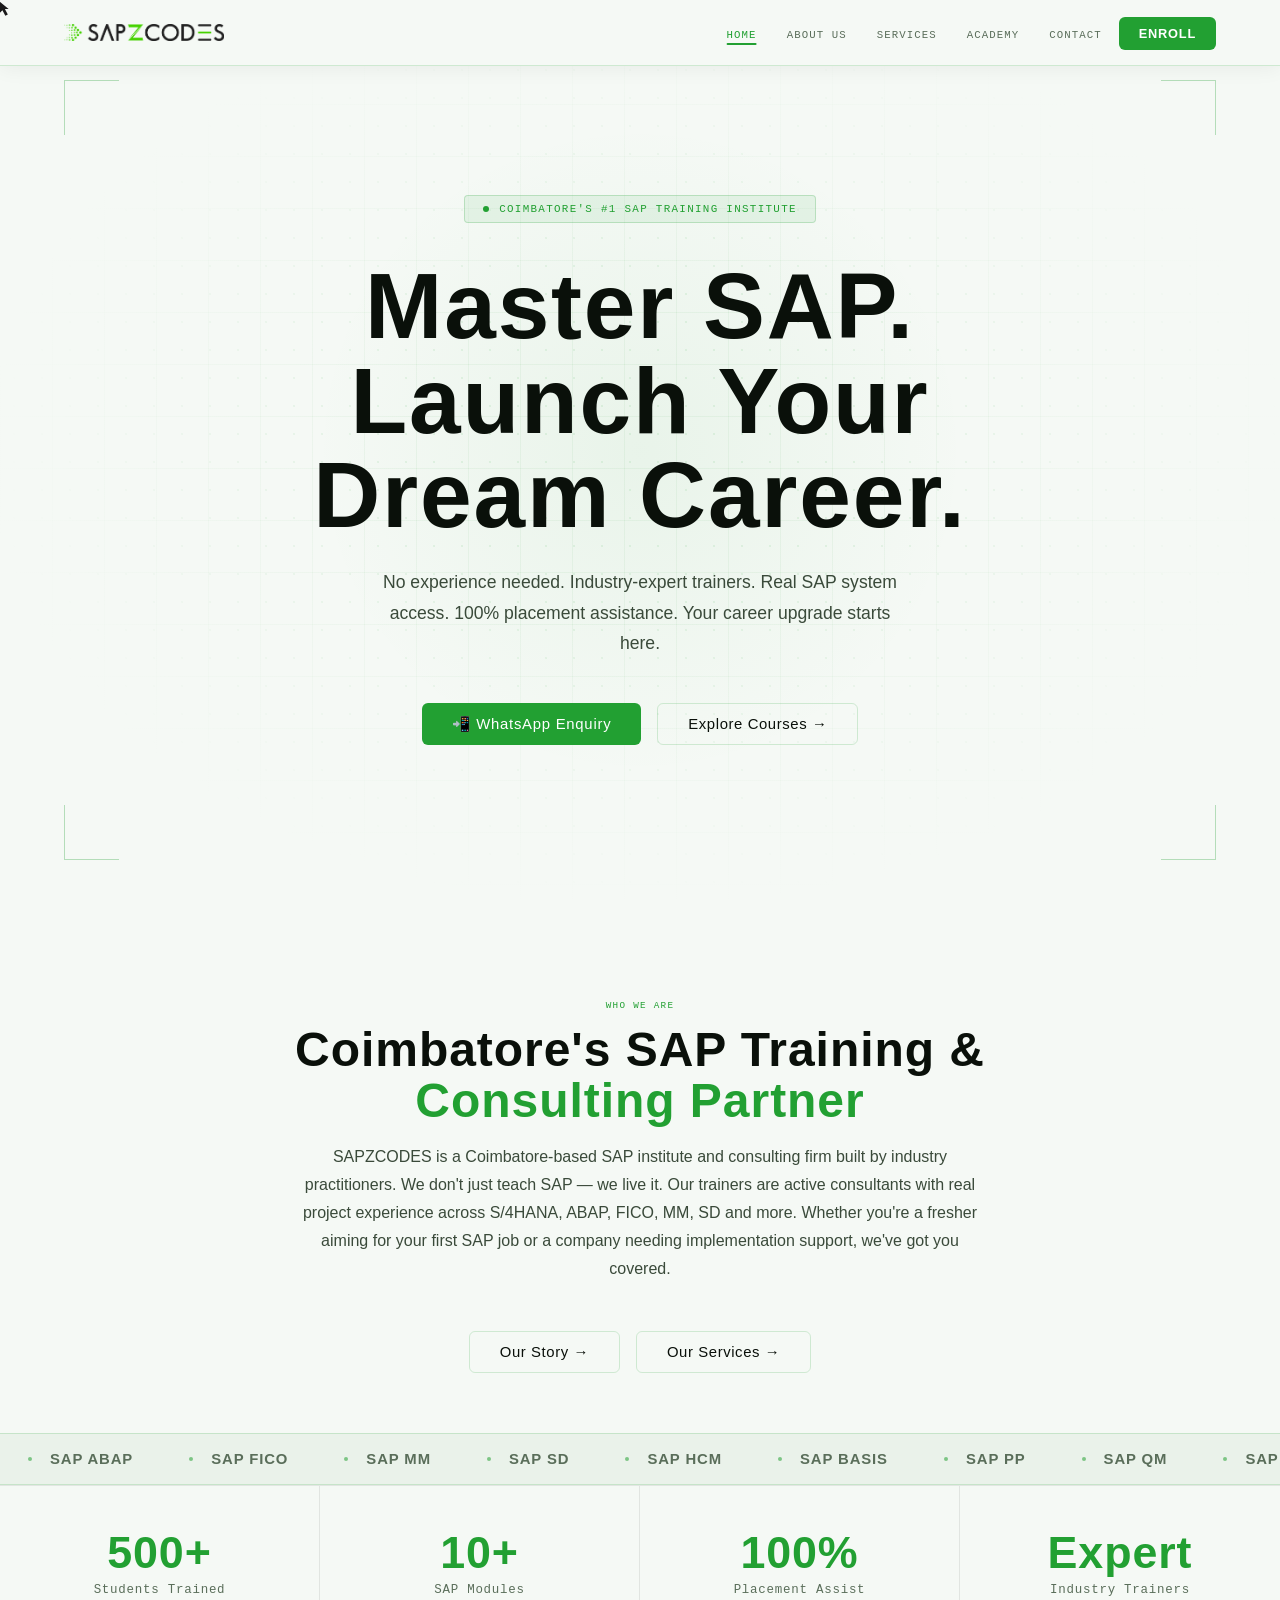
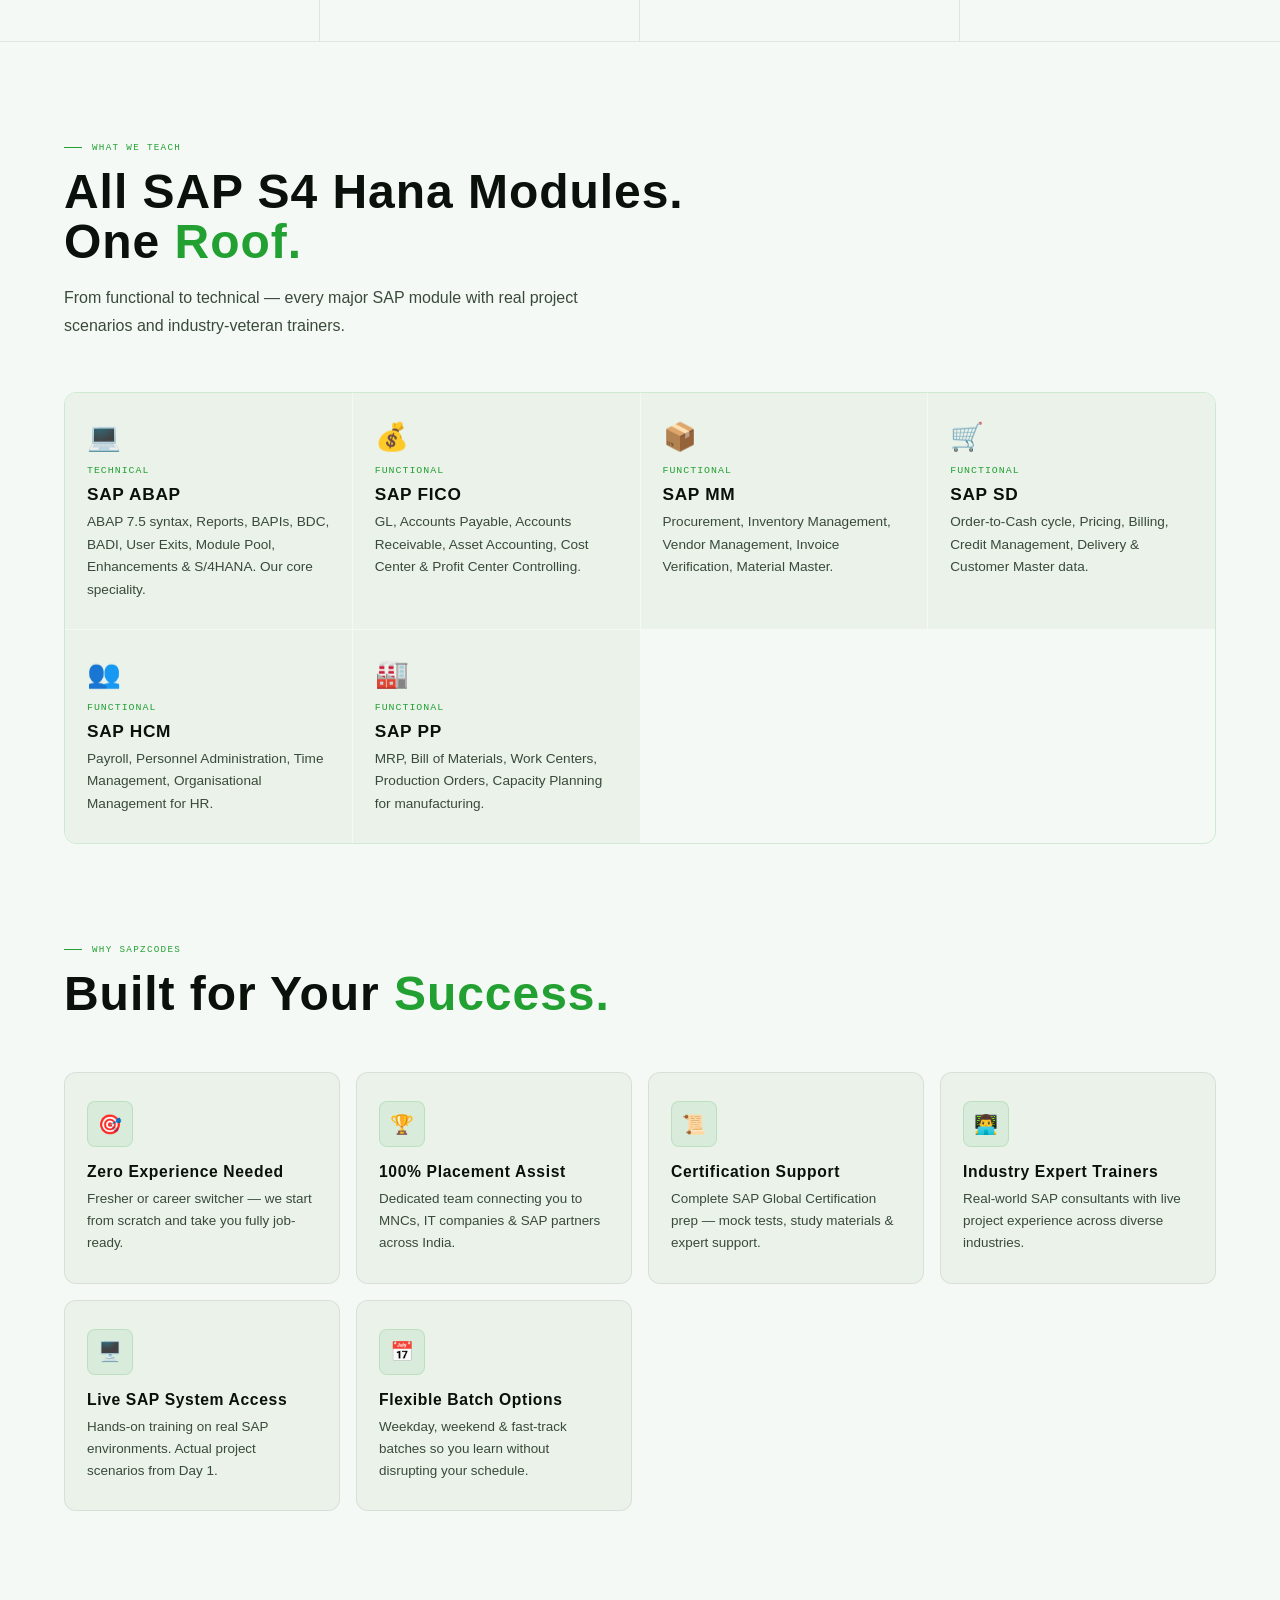
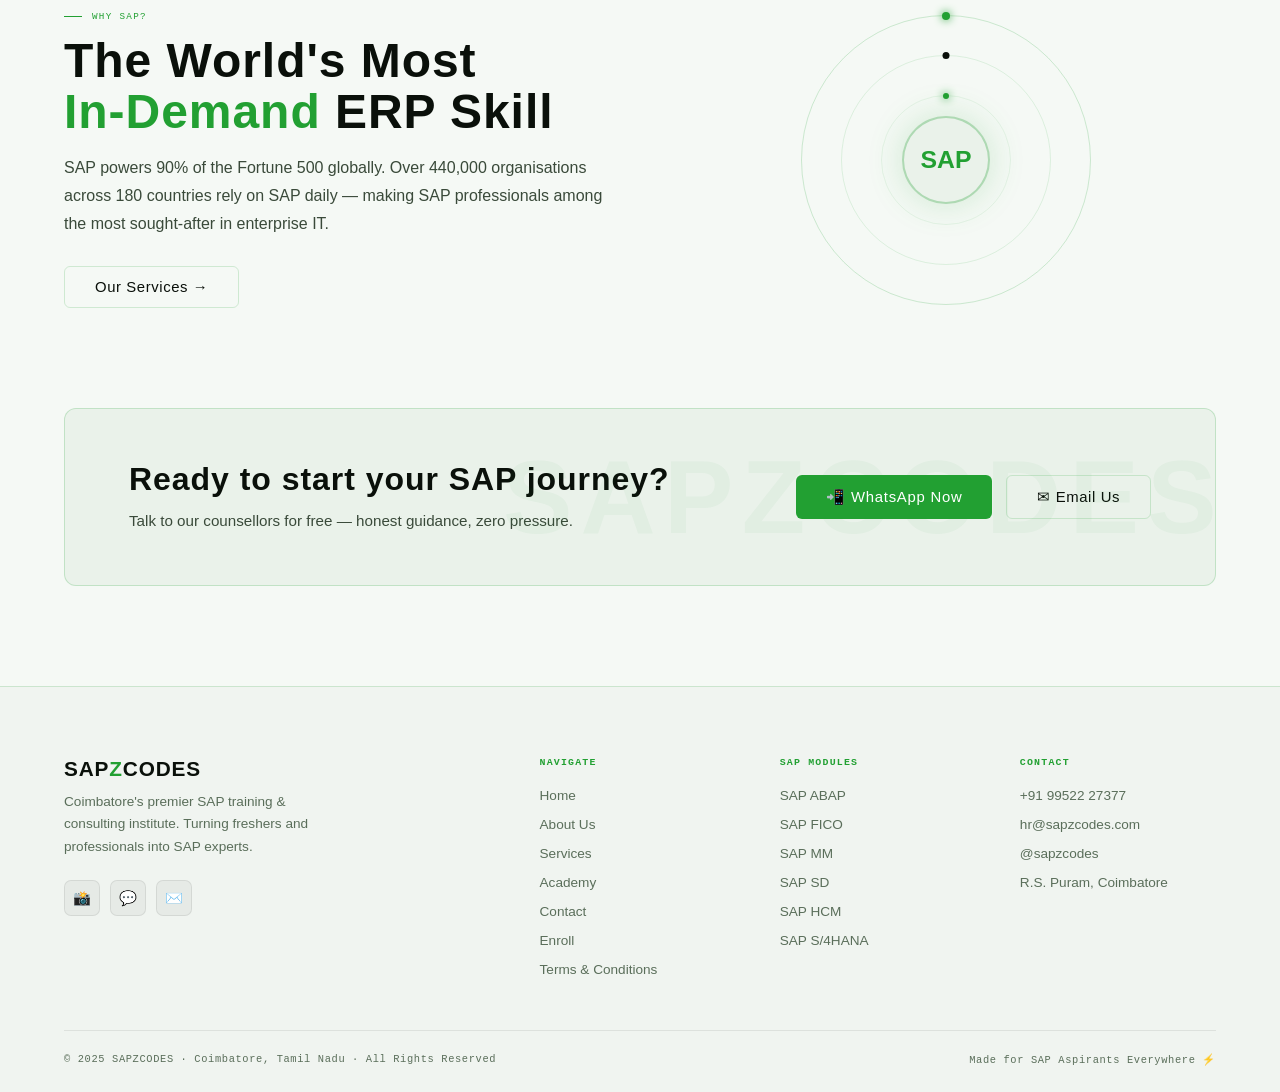
==== commit 87494ddf: "Update index.html" ====
--- a/index.html
+++ b/index.html
@@ -8,7 +8,7 @@
 <link rel="icon" href="favicon.png" type="image/png">
 <link rel="preconnect" href="https://fonts.googleapis.com">
 <link rel="preconnect" href="https://fonts.gstatic.com" crossorigin>
-<link href="https://fonts.googleapis.com/css2?family=Rajdhani:wght@400;500;600;700&family=Exo+2:opsz,wght@14..32,300;14..32,400;14..32,500;14..32,600;14..32,700;14..32,800&family=JetBrains+Mono:wght@300;400;500&display=swap" rel="stylesheet">
+<link href="https://fonts.googleapis.com/css2?family=Alfa+Slab+One&family=Comfortaa:wght@300..700&family=Google+Sans:ital,opsz,wght@0,17..18,400..700;1,17..18,400..700&family=Sacramento&display=swap" rel="stylesheet">
 <link rel="stylesheet" href="style.css">
 </head>
 <body>
@@ -28,7 +28,7 @@
       <li><a href="services">Services</a></li>
       <li><a href="academy">Academy</a></li>
       <li><a href="contact">Contact</a></li>
-      <li><a href="enroll" target="_blank" class="cta">Enroll</a></li>
+      <li><a href="enroll" class="cta">Enroll</a></li>
     </ul>
     <button class="hb" id="hb" onclick="togM()"><span></span><span></span><span></span></button>
   </div>
@@ -41,7 +41,7 @@
   <a href="services">Services</a>
   <a href="academy">Academy</a>
   <a href="contact">Contact</a>
-  <a href="enroll" target="_blank" class="cta">Enroll</a>
+  <a href="enroll" class="cta">Enroll</a>
 </div>
 
 <!-- HERO -->
@@ -193,7 +193,7 @@
       <li><a href="services">Services</a></li>
       <li><a href="academy">Academy</a></li>
       <li><a href="contact">Contact</a></li>
-      <li><a href="enroll" target="_blank" class="cta">Enroll</a></li>
+      <li><a href="enroll" class="cta">Enroll</a></li>
       <li><a href="terms">Terms &amp; Conditions</a></li>
     </ul></div>
     <div class="fco"><h4>SAP Modules</h4><ul>
--- a/style.css
+++ b/style.css
@@ -37,25 +37,31 @@
 }
 
 /* ── CURSOR ── */
+/* ── CURSOR ── */
 #cur {
-  width:10px; height:10px;
-  background:var(--g);
-  border-radius:50%;
-  position:fixed; top:0; left:0;
-  pointer-events:none; z-index:99999;
-  transform:translate(-50%,-50%);
-  box-shadow:0 0 10px var(--glt),0 0 4px var(--glt);
-  transition:width .15s,height .15s;
-}
+  width: 24px; height: 24px;
+  position: fixed; top: 0; left: 0;
+  pointer-events: none; z-index: 99999;
+  
+  /* Standard pointer shape via SVG. Fill is dark (#1a1a1a), stroke is green (#3ddc50 / var(--glt)) */
+  background-image: url('data:image/svg+xml;utf8,<svg xmlns="http://www.w3.org/2000/svg" width="20" height="24" viewBox="0 0 24 24"><path d="M3,3 L3,17 L6.5,13.5 L10,20 L13,18.5 L9.5,12 L14,12 Z" fill="%231a1a1a" /></svg>');
+  background-size: contain;
+  background-repeat: no-repeat;
+  
+  /* Translating -3px offsets the stroke width so the very tip of the arrow acts as the true click point */
+  transform: translate(-3px, -3px);
+  transition: transform 0.15s ease;
+}
+
+body.hov #cur { 
+  /* Scales up slightly when hovering over links to give visual feedback */
+  transform: translate(-3px, -3px) scale(1.15);
+}
+
+/* Hide the ring completely */
 #ring {
-  width:32px; height:32px;
-  border:1.5px solid rgba(34,160,50,.4);
-  border-radius:50%;
-  position:fixed; top:0; left:0;
-  pointer-events:none; z-index:99998;
-  transform:translate(-50%,-50%);
-}
-body.hov #cur { width:18px; height:18px }
+  display: none;
+}
 
 /* ── DOT MATRIX ── */
 .dots {
@@ -142,7 +148,7 @@
 }
 .mm.op { display:flex }
 .mm a {
-  font-family:var(--fh); font-size:2rem; font-weight:700;
+  font-family:var(--fh); font-size:2rem; font-weight:500;
   letter-spacing:.05em; color:var(--text);
   text-decoration:none; cursor:none; transition:color .2s;
 }
@@ -152,7 +158,7 @@
 .bg {
   display:inline-flex; align-items:center; gap:8px;
   background:var(--g); color:#fff;
-  font-family:var(--fh); font-weight:700;
+  font-family:var(--fh); font-weight:500;
   font-size:.93rem; letter-spacing:.05em;
   padding:12px 30px; border-radius:6px;
   text-decoration:none; cursor:none; border:none;
@@ -169,7 +175,7 @@
 .bo {
   display:inline-flex; align-items:center; gap:8px;
   border:1.5px solid var(--bd); color:var(--text);
-  font-family:var(--fh); font-weight:600;
+  font-family:var(--fh); font-weight:400;
   font-size:.93rem; letter-spacing:.04em;
   padding:12px 30px; border-radius:6px;
   text-decoration:none; cursor:none; background:transparent;
@@ -179,7 +185,7 @@
 
 /* ── UTILS ── */
 .tag {
-  font-family:var(--fm); font-size:.68rem;
+  font-family:var(--fm); font-size:.58rem;
   text-transform:uppercase; letter-spacing:.14em;
   color:var(--g); margin-bottom:14px;
   display:flex; align-items:center; gap:10px;
